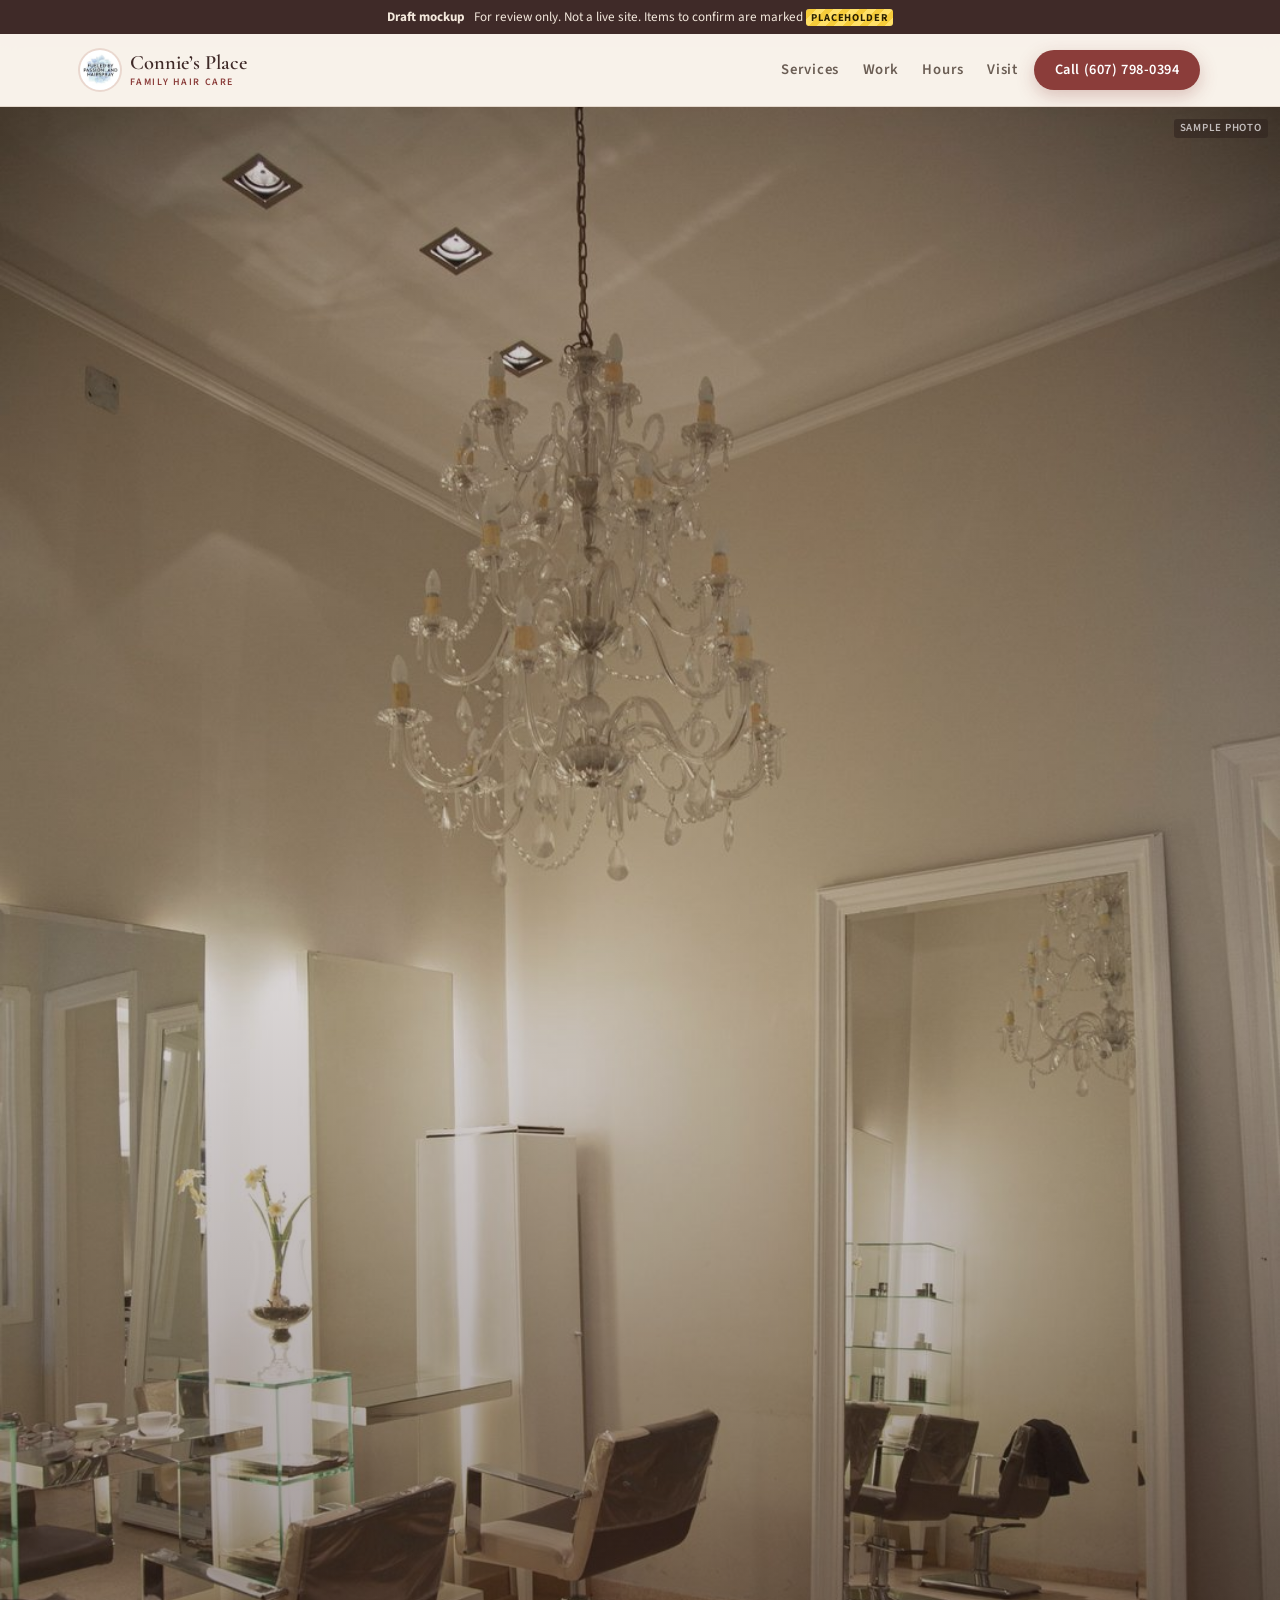
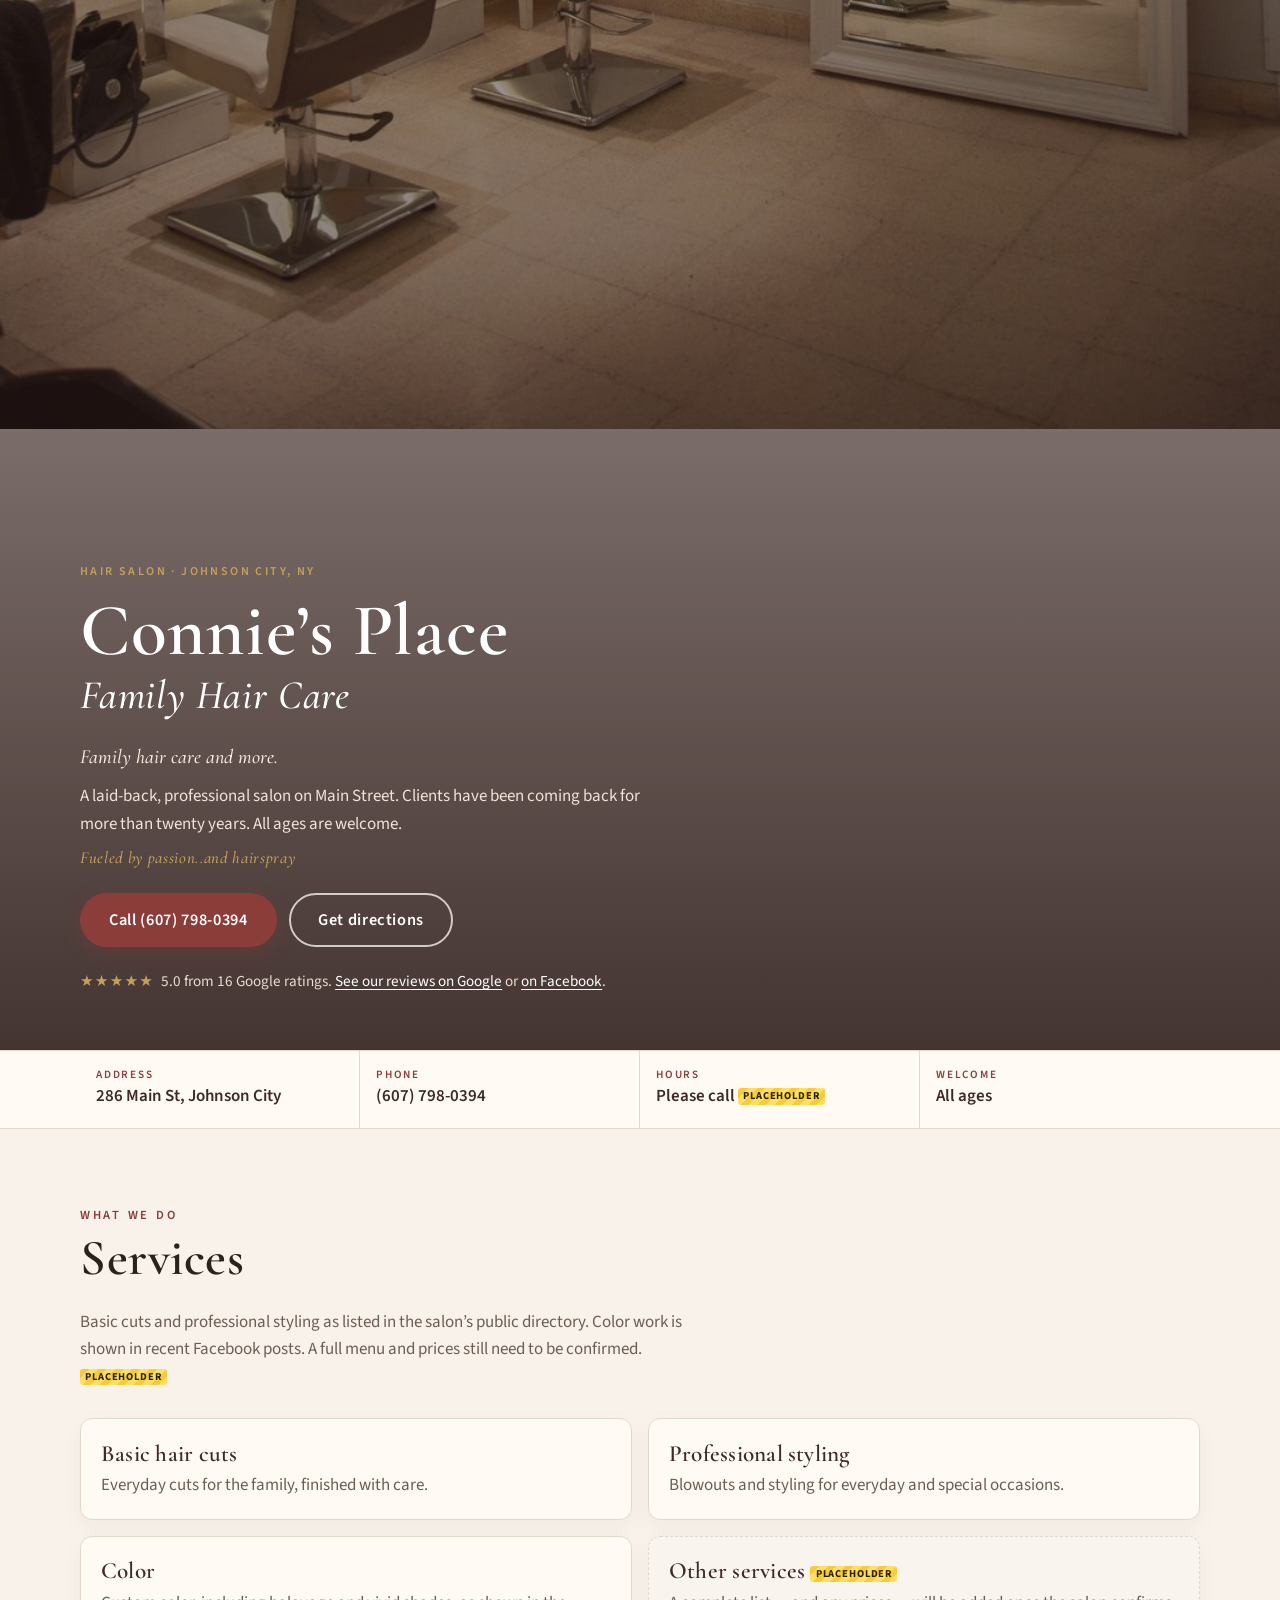
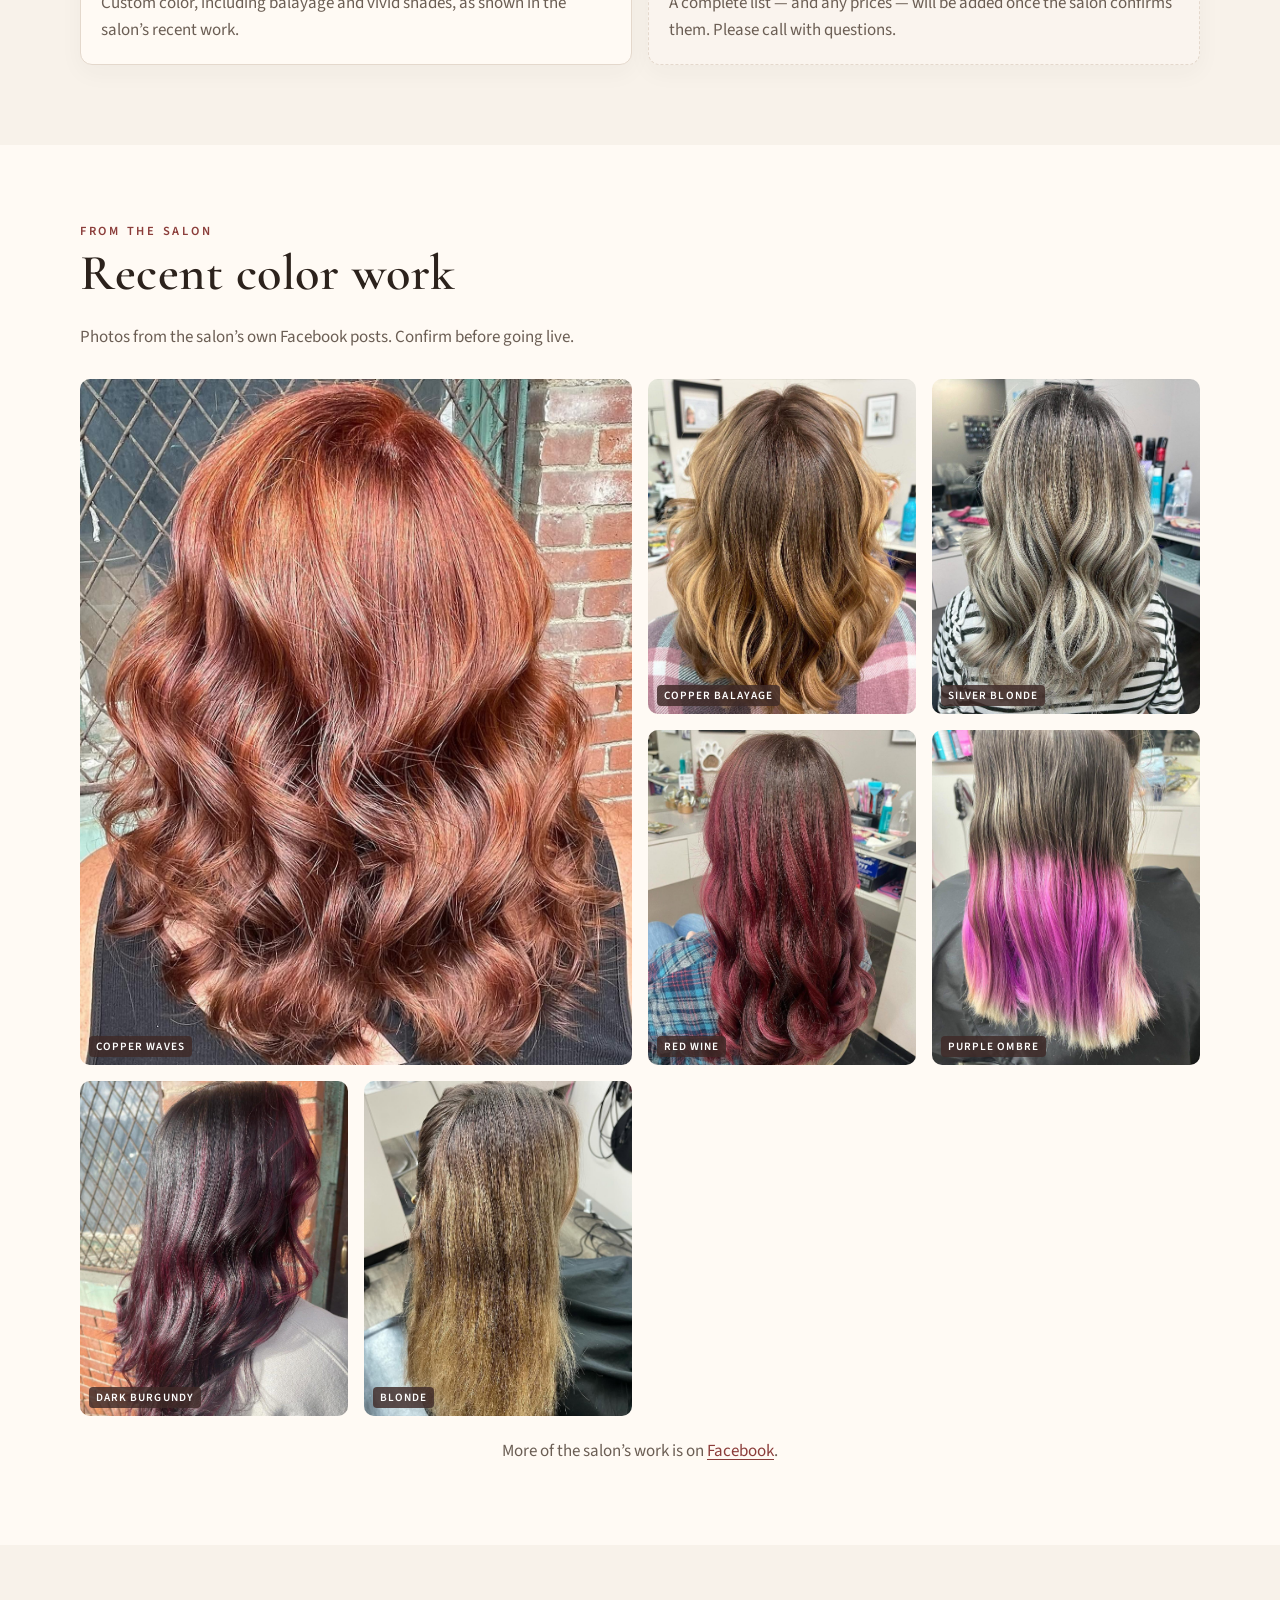
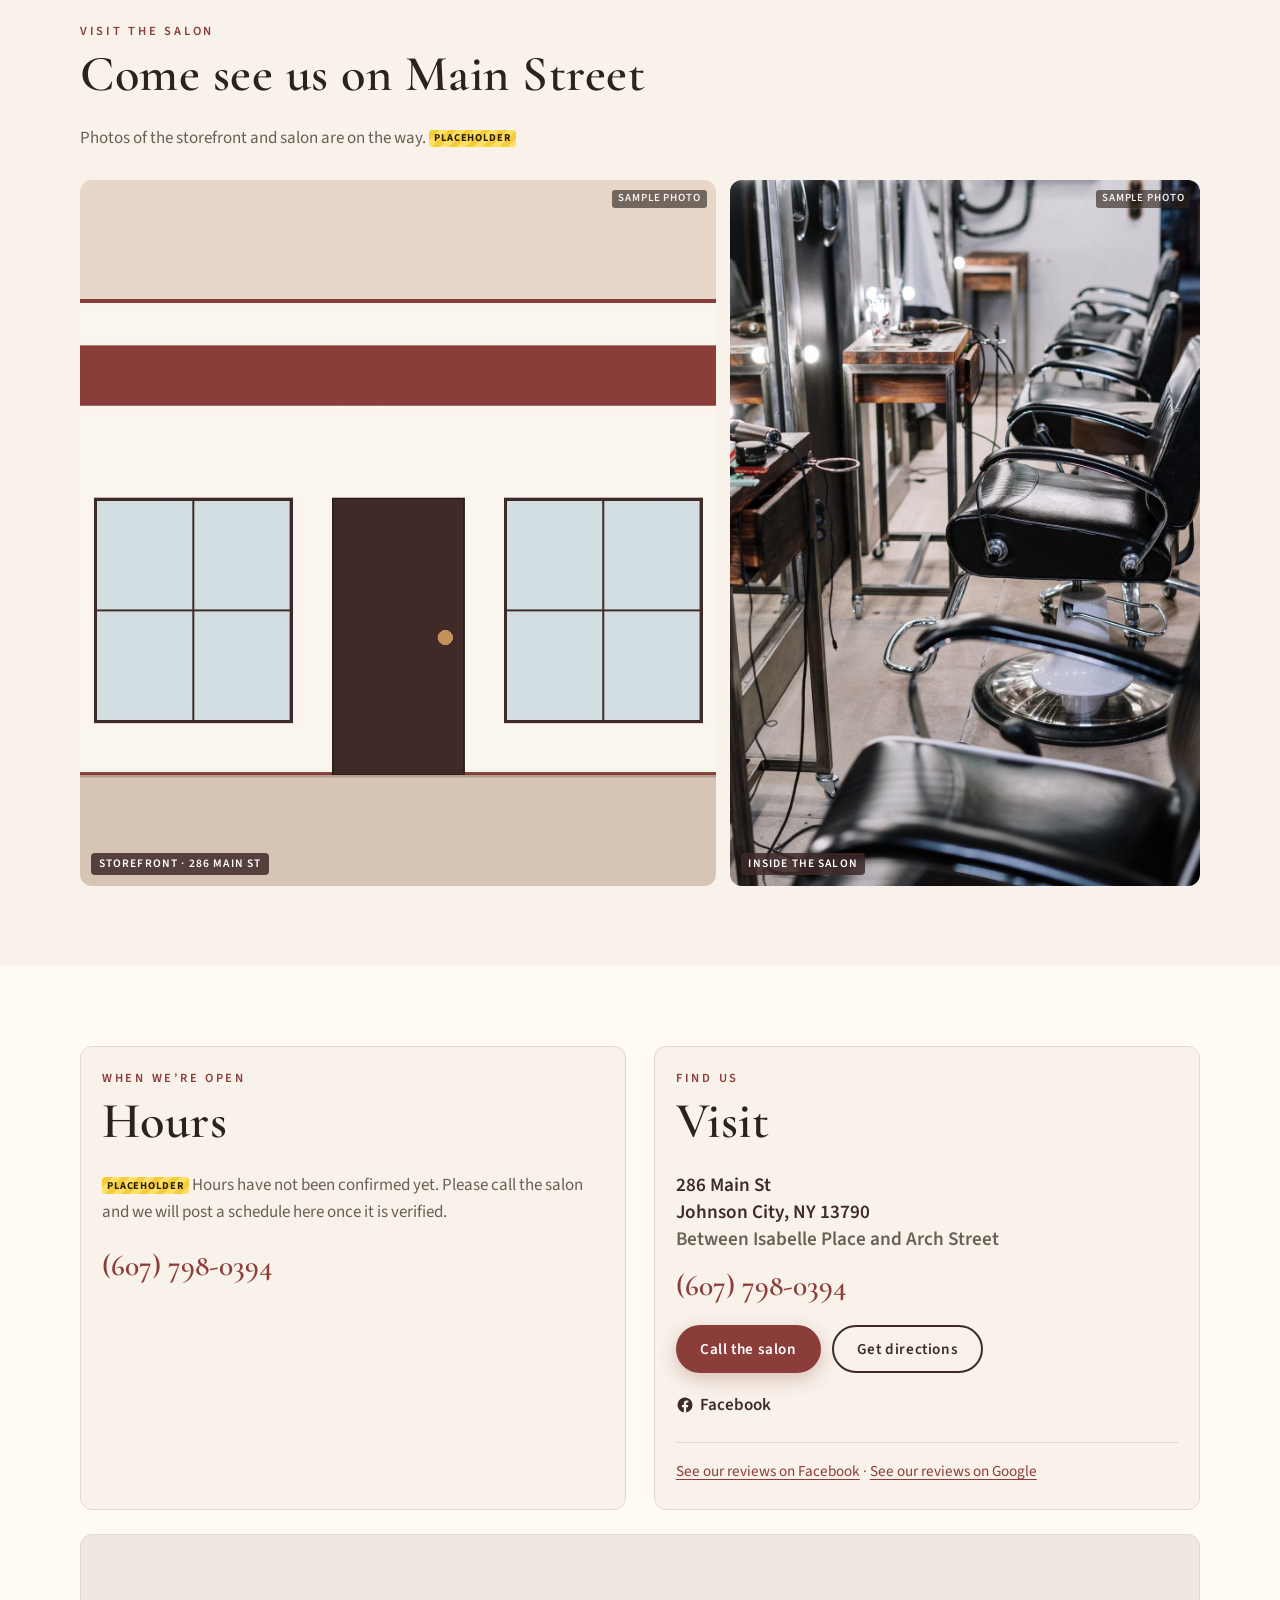
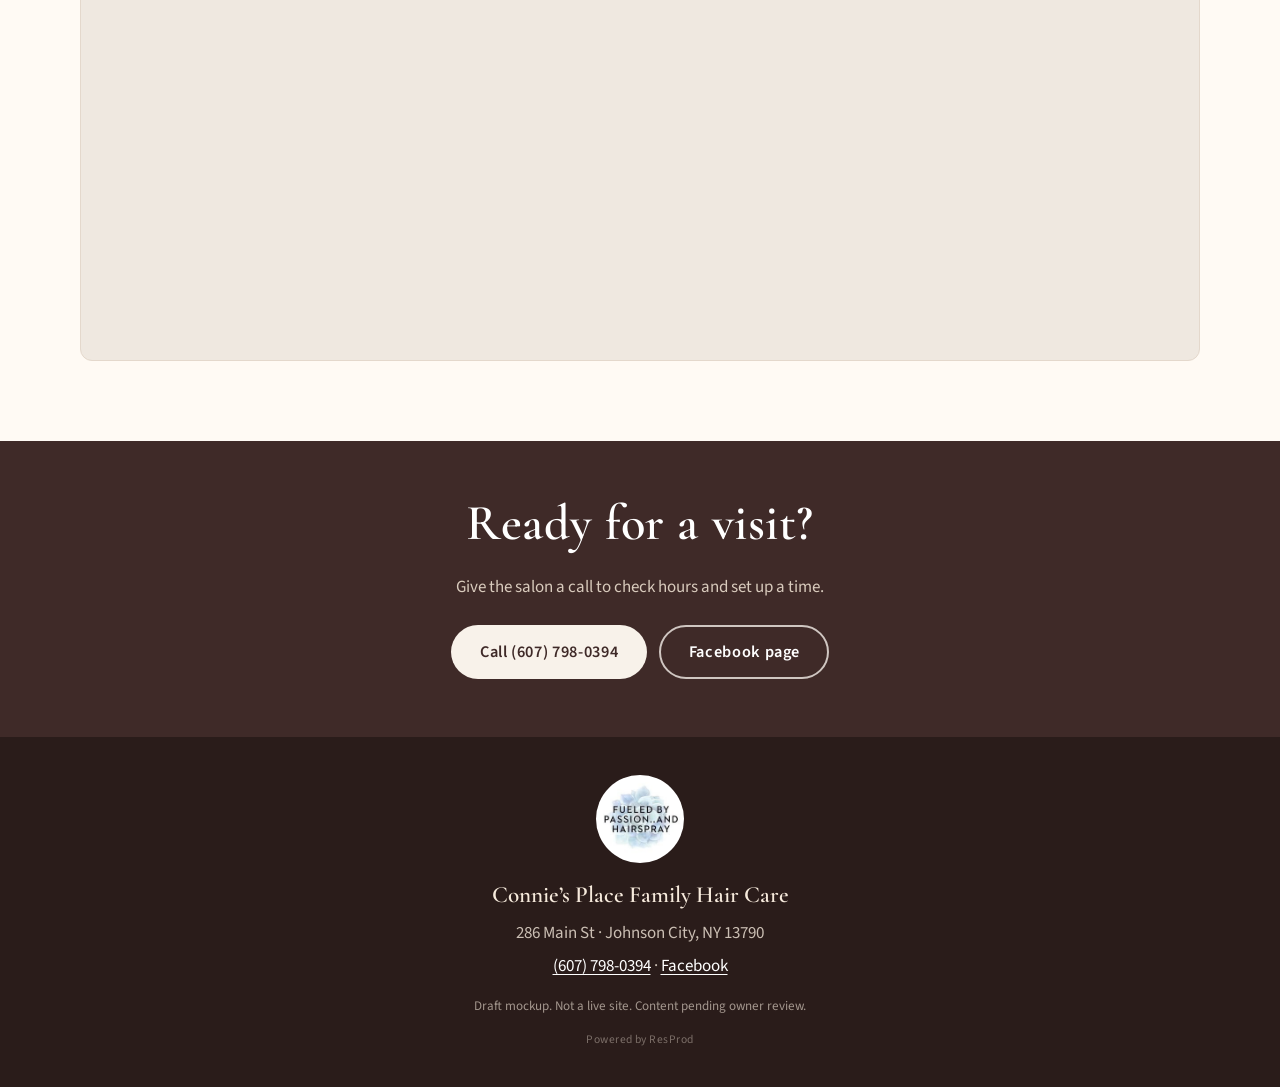
==== connies-place-f1bc36d6/index.html @ d9548805 "Add Connie's Place preview" ====
<!DOCTYPE html>
<html lang="en">
<head>
  <meta charset="UTF-8">
  <meta name="viewport" content="width=device-width, initial-scale=1, viewport-fit=cover">
  <meta name="robots" content="noindex, nofollow">
  <title>Connie’s Place Family Hair Care | Hair Salon in Johnson City, NY</title>
  <meta name="description" content="Connie’s Place Family Hair Care, 286 Main St, Johnson City, NY. Basic cuts, professional styling, and color. Call (607) 798-0394.">
  <meta name="theme-color" content="#3f2a28">
  <link rel="icon" href="images/favicon.svg" type="image/svg+xml">
  <link rel="preload" href="fonts/cormorant-garamond-normal-600-latin.woff" as="font" type="font/woff" crossorigin>
  <link rel="preload" href="fonts/source-sans-3-normal-400-latin.woff" as="font" type="font/woff" crossorigin>
  <link rel="stylesheet" href="styles.css">
</head>
<body id="top">

  <!--
    DRAFT MOCKUP for Connie's Place Family Hair Care (not a live site).
    Facts and sources are listed in README.md.
    Hours are unverified — edit the #hours block once confirmed (search EDIT-HOURS).
  -->

  <a class="skip-link" href="#main">Skip to content</a>

  <div class="draft-banner" role="note">
    <strong>Draft mockup</strong> <span>For review only. Not a live site. Items to confirm are marked <span class="ph">Placeholder</span></span>
  </div>

  <header class="site-header">
    <div class="wrap header-inner">
      <a class="brand" href="#top" aria-label="Connie’s Place Family Hair Care, back to top">
        <img class="brand-mark" src="images/logo-passion-hairspray.jpg" width="200" height="200" alt="">
        <span class="brand-text">
          <span class="brand-name">Connie’s Place</span>
          <span class="brand-sub">Family Hair Care</span>
        </span>
      </a>
      <nav class="nav" aria-label="Primary">
        <a href="#services">Services</a>
        <a href="#work">Work</a>
        <a href="#hours">Hours</a>
        <a href="#visit">Visit</a>
      </nav>
      <a class="btn btn-solid header-call" href="tel:+16077980394">Call (607) 798-0394</a>
    </div>
  </header>

  <main id="main">

    <!-- HERO -->
    <section class="hero" aria-labelledby="hero-title">
      <div class="hero-photo photo-sample">
        <img class="hero-bg" src="images/sample-hero-salon.jpg" width="1066" height="1600"
             alt="Sample photo: a warm salon interior with styling chairs, mirrors, and a chandelier"
             fetchpriority="high">
        <span class="sample-tag">Sample photo</span>
      </div>
      <div class="hero-shade" aria-hidden="true"></div>
      <div class="wrap hero-inner">
        <p class="kicker">Hair salon · Johnson City, NY</p>
        <h1 id="hero-title">Connie’s Place <span>Family Hair Care</span></h1>
        <p class="hero-motto">Family hair care and more.</p>
        <p class="hero-tagline">
          A laid-back, professional salon on Main Street. Clients have been coming back for more than twenty years.
          All ages are welcome.
        </p>
        <p class="hero-fun">Fueled by passion..and hairspray</p>
        <div class="hero-actions">
          <a class="btn btn-solid btn-lg" href="tel:+16077980394">Call (607) 798-0394</a>
          <a class="btn btn-outline btn-lg" href="https://www.google.com/maps/dir/?api=1&amp;destination=Connie%27s+Place+Family+Hair+Care%2C+286+Main+St%2C+Johnson+City%2C+NY+13790" target="_blank" rel="noopener">Get directions</a>
        </div>
        <p class="hero-reviews">
          <span class="stars" aria-hidden="true">★★★★★</span>
          5.0 from 16 Google ratings.
          <a href="https://www.google.com/maps/place/Connie%27s+Place/@42.115612,-75.9569952,17z" target="_blank" rel="noopener">See our reviews on Google</a>
          or
          <a href="https://www.facebook.com/ConniesPlaceHairCare/" target="_blank" rel="noopener">on Facebook</a>.
        </p>
      </div>
    </section>

    <!-- QUICK FACTS -->
    <section class="facts" aria-label="Good to know">
      <ul class="wrap facts-row">
        <li><span class="fact-k">Address</span><span class="fact-v">286 Main St, Johnson City</span></li>
        <li><span class="fact-k">Phone</span><a class="fact-v" href="tel:+16077980394">(607) 798-0394</a></li>
        <li><span class="fact-k">Hours</span><span class="fact-v">Please call <span class="ph">Placeholder</span></span></li>
        <li><span class="fact-k">Welcome</span><span class="fact-v">All ages</span></li>
      </ul>
    </section>

    <!-- SERVICES -->
    <section class="section services" id="services" aria-labelledby="services-title">
      <div class="wrap">
        <p class="eyebrow">What we do</p>
        <h2 id="services-title">Services</h2>
        <p class="section-lead">
          Basic cuts and professional styling as listed in the salon’s public directory.
          Color work is shown in recent Facebook posts.
          A full menu and prices still need to be confirmed. <span class="ph">Placeholder</span>
        </p>

        <div class="svc-grid">
          <article class="svc-card">
            <h3>Basic hair cuts</h3>
            <p>Everyday cuts for the family, finished with care.</p>
          </article>
          <article class="svc-card">
            <h3>Professional styling</h3>
            <p>Blowouts and styling for everyday and special occasions.</p>
          </article>
          <article class="svc-card">
            <h3>Color</h3>
            <p>Custom color, including balayage and vivid shades, as shown in the salon’s recent work.</p>
          </article>
          <article class="svc-card svc-placeholder">
            <h3>Other services <span class="ph">Placeholder</span></h3>
            <p>A complete list — and any prices — will be added once the salon confirms them. Please call with questions.</p>
          </article>
        </div>
      </div>
    </section>

    <!-- WORK / COLOR GALLERY -->
    <section class="section work" id="work" aria-labelledby="work-title">
      <div class="wrap">
        <p class="eyebrow">From the salon</p>
        <h2 id="work-title">Recent color work</h2>
        <p class="section-lead">Photos from the salon’s own Facebook posts. Confirm before going live.</p>
        <ul class="gallery">
          <li class="g-wide">
            <figure>
              <img src="images/hair-copper-wavy.jpg" width="1440" height="1440" loading="lazy" alt="Copper wavy hair, finished color work from Connie’s Place">
              <figcaption>Copper waves</figcaption>
            </figure>
          </li>
          <li>
            <figure>
              <img src="images/hair-copper-balayage.jpg" width="1286" height="1600" loading="lazy" alt="Copper balayage with soft waves, seen from behind">
              <figcaption>Copper balayage</figcaption>
            </figure>
          </li>
          <li>
            <figure>
              <img src="images/hair-silver-blonde-waves.jpg" width="1286" height="1600" loading="lazy" alt="Silver-blonde wavy hair, seen from behind">
              <figcaption>Silver blonde</figcaption>
            </figure>
          </li>
          <li>
            <figure>
              <img src="images/hair-red-wine.jpg" width="1286" height="1600" loading="lazy" alt="Red wine hair color with long waves, seen from behind">
              <figcaption>Red wine</figcaption>
            </figure>
          </li>
          <li>
            <figure>
              <img src="images/hair-purple-ombre.jpg" width="1280" height="1600" loading="lazy" alt="Purple ombre with a blonde tip, seen from behind">
              <figcaption>Purple ombre</figcaption>
            </figure>
          </li>
          <li>
            <figure>
              <img src="images/hair-dark-burgundy.jpg" width="1286" height="1600" loading="lazy" alt="Dark burgundy hair with a soft wave, seen from the side">
              <figcaption>Dark burgundy</figcaption>
            </figure>
          </li>
          <li>
            <figure>
              <img src="images/hair-blonde-long.jpg" width="1440" height="1552" loading="lazy" alt="Long blonde hair color, seen from behind">
              <figcaption>Blonde</figcaption>
            </figure>
          </li>
        </ul>
        <p class="gallery-more">
          More of the salon’s work is on
          <a href="https://www.facebook.com/ConniesPlaceHairCare/" target="_blank" rel="noopener">Facebook</a>.
        </p>
      </div>
    </section>

    <!-- VISIT THE SALON: SWAP-PHOTOS
         Replace images/sample-storefront.jpg and images/sample-interior.jpg with real shots
         (e.g. images/storefront.jpg, images/interior.jpg), update src/alt, and delete the
         .photo-sample class + .sample-tag span on each figure. -->
    <section class="section place" id="visit" aria-labelledby="place-title">
      <div class="wrap">
        <p class="eyebrow">Visit the salon</p>
        <h2 id="place-title">Come see us on Main Street</h2>
        <p class="section-lead">Photos of the storefront and salon are on the way. <span class="ph">Placeholder</span></p>
        <div class="place-grid">
          <figure class="place-photo photo-sample" data-slot="storefront">
            <img src="images/sample-storefront.jpg" width="1600" height="1067" loading="lazy"
                 alt="Placeholder illustration of a storefront; the salon’s real storefront photo goes here">
            <span class="sample-tag">Sample photo</span>
            <figcaption>Storefront · 286 Main St</figcaption>
          </figure>
          <figure class="place-photo photo-sample" data-slot="interior">
            <img src="images/sample-interior.jpg" width="1066" height="1600" loading="lazy"
                 alt="Sample photo: salon chairs; the salon’s real interior photo goes here">
            <span class="sample-tag">Sample photo</span>
            <figcaption>Inside the salon</figcaption>
          </figure>
        </div>
      </div>
    </section>

    <!-- HOURS + VISIT -->
    <section class="section visit" id="contact-hours" aria-labelledby="visit-title">
      <div class="wrap visit-split">
        <!-- EDIT-HOURS: hours are not listed on Facebook or the Google listing we could reach. Fill this in once confirmed. -->
        <div class="hours-card" id="hours">
          <p class="eyebrow">When we’re open</p>
          <h2>Hours</h2>
          <p class="hours-needed"><span class="ph">Placeholder</span> Hours have not been confirmed yet. Please call the salon and we will post a schedule here once it is verified.</p>
          <p class="hours-phone"><a href="tel:+16077980394">(607) 798-0394</a></p>
        </div>

        <div class="visit-card">
          <p class="eyebrow">Find us</p>
          <h2 id="visit-title">Visit</h2>
          <address>
            286 Main St<br>
            Johnson City, NY 13790<br>
            <span class="muted">Between Isabelle Place and Arch Street</span>
          </address>
          <p><a class="phone-link" href="tel:+16077980394">(607) 798-0394</a></p>
          <div class="visit-actions">
            <a class="btn btn-solid" href="tel:+16077980394">Call the salon</a>
            <a class="btn btn-outline-dark" href="https://www.google.com/maps/dir/?api=1&amp;destination=Connie%27s+Place+Family+Hair+Care%2C+286+Main+St%2C+Johnson+City%2C+NY+13790" target="_blank" rel="noopener">Get directions</a>
          </div>
          <ul class="social">
            <li>
              <a href="https://www.facebook.com/ConniesPlaceHairCare/" target="_blank" rel="noopener">
                <svg viewBox="0 0 24 24" width="18" height="18" aria-hidden="true"><path fill="currentColor" d="M22 12a10 10 0 1 0-11.56 9.88v-6.99H7.9V12h2.54V9.8c0-2.5 1.49-3.89 3.78-3.89 1.09 0 2.24.2 2.24.2v2.46h-1.26c-1.24 0-1.63.77-1.63 1.56V12h2.78l-.44 2.89h-2.34v6.99A10 10 0 0 0 22 12z"/></svg>
                Facebook
              </a>
            </li>
          </ul>
          <p class="visit-reviews">
            <a href="https://www.facebook.com/ConniesPlaceHairCare/" target="_blank" rel="noopener">See our reviews on Facebook</a>
            ·
            <a href="https://www.google.com/maps/place/Connie%27s+Place/@42.115612,-75.9569952,17z" target="_blank" rel="noopener">See our reviews on Google</a>
          </p>
        </div>
      </div>
      <div class="wrap">
        <div class="map-frame">
          <iframe title="Map of Connie’s Place Family Hair Care at 286 Main St, Johnson City, NY"
            src="https://www.google.com/maps?q=Connie%27s+Place+Family+Hair+Care,+286+Main+St,+Johnson+City,+NY+13790&amp;output=embed"
            loading="lazy" referrerpolicy="no-referrer-when-downgrade" allowfullscreen></iframe>
        </div>
      </div>
    </section>

    <!-- CLOSING CTA -->
    <section class="closer" aria-labelledby="cta-title">
      <div class="wrap closer-inner">
        <h2 id="cta-title">Ready for a visit?</h2>
        <p>Give the salon a call to check hours and set up a time.</p>
        <div class="hero-actions center-ctas">
          <a class="btn btn-cream btn-lg" href="tel:+16077980394">Call (607) 798-0394</a>
          <a class="btn btn-outline btn-lg" href="https://www.facebook.com/ConniesPlaceHairCare/" target="_blank" rel="noopener">Facebook page</a>
        </div>
      </div>
    </section>

  </main>

  <footer class="site-footer">
    <div class="wrap footer-inner">
      <img class="footer-logo" src="images/logo-passion-hairspray.jpg" width="200" height="200" alt="Fueled by passion..and hairspray" loading="lazy">
      <p class="footer-name">Connie’s Place Family Hair Care</p>
      <p>286 Main St · Johnson City, NY 13790</p>
      <p><a href="tel:+16077980394">(607) 798-0394</a> · <a href="https://www.facebook.com/ConniesPlaceHairCare/" target="_blank" rel="noopener">Facebook</a></p>
      <p class="fine">Draft mockup. Not a live site. Content pending owner review.</p>
      <p class="footer-credit">Powered by ResProd</p>
    </div>
  </footer>

  <nav class="mobile-bar" aria-label="Quick actions">
    <a class="mb-call" href="tel:+16077980394">
      <svg viewBox="0 0 24 24" width="20" height="20" aria-hidden="true"><path fill="currentColor" d="M6.6 10.8a15.1 15.1 0 0 0 6.6 6.6l2.2-2.2a1 1 0 0 1 1-.25 11.4 11.4 0 0 0 3.6.57 1 1 0 0 1 1 1V20a1 1 0 0 1-1 1A17 17 0 0 1 3 4a1 1 0 0 1 1-1h3.5a1 1 0 0 1 1 1c0 1.25.2 2.45.57 3.57a1 1 0 0 1-.25 1z"/></svg>
      Call
    </a>
    <a class="mb-dir" href="https://www.google.com/maps/dir/?api=1&amp;destination=Connie%27s+Place+Family+Hair+Care%2C+286+Main+St%2C+Johnson+City%2C+NY+13790" target="_blank" rel="noopener">Directions</a>
  </nav>

</body>
</html>
---- connies-place-f1bc36d6/styles.css ----
/* Connie's Place Family Hair Care: draft mockup
   Warm, small-town family salon. Cream paper, rosewood, soft gold.
   Self-hosted Cormorant Garamond + Source Sans 3 (OFL, Latin). */

@font-face { font-family: "Cormorant Garamond"; src: url("fonts/cormorant-garamond-normal-500-latin.woff") format("woff"); font-weight: 500; font-style: normal; font-display: swap; }
@font-face { font-family: "Cormorant Garamond"; src: url("fonts/cormorant-garamond-normal-600-latin.woff") format("woff"); font-weight: 600; font-style: normal; font-display: swap; }
@font-face { font-family: "Cormorant Garamond"; src: url("fonts/cormorant-garamond-normal-700-latin.woff") format("woff"); font-weight: 700; font-style: normal; font-display: swap; }
@font-face { font-family: "Cormorant Garamond"; src: url("fonts/cormorant-garamond-italic-500-latin.woff") format("woff"); font-weight: 500; font-style: italic; font-display: swap; }
@font-face { font-family: "Source Sans 3"; src: url("fonts/source-sans-3-normal-400-latin.woff") format("woff"); font-weight: 400; font-style: normal; font-display: swap; }
@font-face { font-family: "Source Sans 3"; src: url("fonts/source-sans-3-normal-500-latin.woff") format("woff"); font-weight: 500; font-style: normal; font-display: swap; }
@font-face { font-family: "Source Sans 3"; src: url("fonts/source-sans-3-normal-600-latin.woff") format("woff"); font-weight: 600; font-style: normal; font-display: swap; }
@font-face { font-family: "Source Sans 3"; src: url("fonts/source-sans-3-normal-700-latin.woff") format("woff"); font-weight: 700; font-style: normal; font-display: swap; }
@font-face { font-family: "Source Sans 3"; src: url("fonts/source-sans-3-italic-400-latin.woff") format("woff"); font-weight: 400; font-style: italic; font-display: swap; }

:root {
  --cream: #f8f2ea;
  --paper: #fffaf4;
  --ink: #2c221c;
  --muted: #6b5e54;
  --line: #e4d8cc;
  --rose: #8b3d3a;
  --rose-deep: #6e2f2d;
  --deep: #3f2a28;
  --blush: #ead8cf;
  --gold: #c4a15a;
  --gold-lo: #9c7a38;
  --ph-ink: #2a1f00;
  --wrap: 70rem;
  --display: "Cormorant Garamond", "Palatino Linotype", Palatino, Georgia, serif;
  --body: "Source Sans 3", "Segoe UI", system-ui, sans-serif;
  --bar-h: 4.25rem;
}

*, *::before, *::after { box-sizing: border-box; }
html { scroll-behavior: smooth; scroll-padding-top: 5rem; -webkit-text-size-adjust: 100%; }
body {
  margin: 0;
  background: var(--cream);
  color: var(--ink);
  font: 400 1.0625rem/1.6 var(--body);
  -webkit-font-smoothing: antialiased;
  padding-bottom: calc(var(--bar-h) + env(safe-area-inset-bottom));
}
img { max-width: 100%; height: auto; display: block; }
a { color: var(--rose); text-underline-offset: 0.18em; }
a:hover { color: var(--rose-deep); }
h1, h2, h3 { margin: 0 0 0.45em; font-family: var(--display); font-weight: 600; line-height: 1.12; letter-spacing: 0.01em; }
h2 { font-size: clamp(2rem, 6vw, 3.15rem); }
h3 { font-size: 1.45rem; }
p { margin: 0 0 1rem; }
address { font-style: normal; }

.wrap { width: min(100% - 2rem, var(--wrap)); margin-inline: auto; }
.visually-hidden { position: absolute !important; width: 1px; height: 1px; overflow: hidden; clip: rect(0 0 0 0); white-space: nowrap; }
.skip-link { position: absolute; left: 0.75rem; top: -4rem; z-index: 200; background: var(--rose); color: #fff; padding: 0.6rem 0.9rem; font-weight: 600; }
.skip-link:focus { top: 0.5rem; }
.muted { color: var(--muted); }
.eyebrow { margin: 0 0 0.5rem; font: 600 0.78rem/1 var(--body); letter-spacing: 0.22em; text-transform: uppercase; color: var(--rose); }
.section { padding: 3.5rem 0; }
.section-lead { color: var(--muted); max-width: 40rem; margin-bottom: 1.75rem; }

/* Placeholder markers */
.ph {
  display: inline-block; vertical-align: middle; white-space: nowrap;
  font: 700 0.66rem/1 var(--body); letter-spacing: 0.08em; text-transform: uppercase;
  padding: 0.3em 0.5em; border-radius: 3px;
  background: repeating-linear-gradient(-45deg, #ffe066 0 6px, #f6cc3a 6px 12px); color: var(--ph-ink);
}

/* Draft banner */
.draft-banner { background: var(--deep); color: #f3e8dc; text-align: center; font-size: 0.82rem; line-height: 1.4; padding: 0.5rem 0.85rem; }
.draft-banner strong { font-weight: 700; margin-right: 0.35rem; }

/* Buttons */
.btn {
  display: inline-flex; align-items: center; justify-content: center; gap: 0.4rem;
  min-height: 3rem; padding: 0.75rem 1.4rem; border-radius: 999px;
  font: 600 0.95rem/1 var(--body); letter-spacing: 0.04em; text-decoration: none;
  border: 2px solid transparent; white-space: nowrap; cursor: pointer;
  transition: transform 0.15s ease, background 0.2s, color 0.2s, border-color 0.2s, box-shadow 0.2s;
}
.btn:active { transform: translateY(1px); }
.btn:focus-visible, .nav a:focus-visible, .brand:focus-visible, a:focus-visible { outline: 3px solid var(--gold); outline-offset: 3px; }
.btn-solid { background: var(--rose); color: #fff; box-shadow: 0 6px 18px rgba(139, 61, 58, 0.28); }
.btn-solid:hover { background: var(--rose-deep); color: #fff; }
.btn-outline { border-color: rgba(255, 250, 244, 0.75); color: #fff; background: transparent; }
.btn-outline:hover { background: #fff; color: var(--deep); }
.btn-outline-dark { border-color: var(--deep); color: var(--deep); background: transparent; }
.btn-outline-dark:hover { background: var(--deep); color: #fff; }
.btn-cream { background: var(--cream); color: var(--deep); }
.btn-cream:hover { background: #fff; color: var(--deep); }
.btn-lg { min-height: 3.35rem; padding: 0.9rem 1.7rem; font-size: 1.02rem; }

/* Header */
.site-header { position: sticky; top: 0; z-index: 50; background: rgba(248, 242, 234, 0.94); backdrop-filter: blur(10px); -webkit-backdrop-filter: blur(10px); border-bottom: 1px solid var(--line); }
.header-inner { display: flex; align-items: center; gap: 1rem; min-height: 4rem; }
.brand { display: flex; align-items: center; gap: 0.6rem; text-decoration: none; color: var(--ink); margin-right: auto; }
.brand-mark { width: 2.5rem; height: 2.5rem; object-fit: cover; border-radius: 50%; background: #fff; box-shadow: 0 0 0 2px var(--blush); }
.brand-text { display: flex; flex-direction: column; line-height: 1; }
.brand-name { font-family: var(--display); font-weight: 600; font-size: 1.28rem; color: var(--deep); }
.brand-sub { font: 600 0.62rem/1 var(--body); letter-spacing: 0.16em; text-transform: uppercase; color: var(--rose); margin-top: 0.28rem; }
.nav { display: none; gap: 1.45rem; }
.nav a { font: 600 0.92rem/1 var(--body); letter-spacing: 0.06em; text-decoration: none; color: var(--muted); }
.nav a:hover { color: var(--rose); }
.header-call { min-height: 2.5rem; padding: 0.5rem 1rem; font-size: 0.82rem; }

/* Hero */
.hero { position: relative; isolation: isolate; min-height: 34rem; display: grid; align-items: end; overflow: hidden; color: #fff; }
.hero-photo { position: absolute; inset: 0; z-index: -2; }
.hero-bg { width: 100%; height: 100%; object-fit: cover; object-position: 50% 70%; }
.hero-shade { position: absolute; inset: 0; z-index: -1; background:
  linear-gradient(180deg, rgba(63, 42, 40, 0.25) 0%, rgba(63, 42, 40, 0.2) 35%, rgba(44, 26, 24, 0.88) 100%); }
.hero-inner { position: relative; padding: 5.5rem 0 2.75rem; }
.kicker { display: inline-block; margin: 0 0 0.8rem; font: 600 0.75rem/1 var(--body); letter-spacing: 0.2em; text-transform: uppercase; color: var(--gold); }
.hero h1 { font-size: clamp(2.6rem, 10vw, 4.6rem); font-weight: 600; margin: 0 0 0.35em; }
.hero h1 span { display: block; font-weight: 500; font-size: 0.55em; font-style: italic; letter-spacing: 0.02em; }
.hero-motto { margin: 0 0 0.85rem; font: italic 500 1.25rem/1.3 var(--display); color: #f6eadc; }
.hero-tagline { max-width: 36rem; color: #efe4d8; margin-bottom: 0.6rem; }
.hero-fun { font: italic 500 1.05rem/1.3 var(--display); color: var(--gold); letter-spacing: 0.04em; margin-bottom: 1.5rem; }
.hero-actions { display: flex; flex-wrap: wrap; gap: 0.75rem; width: 100%; }
.hero-actions .btn { flex: 1 1 14rem; max-width: 20rem; }
.hero-reviews { margin: 1.4rem 0 0; color: #e8dccf; font-size: 0.95rem; }
.hero-reviews a { color: #fff; }
.stars { color: var(--gold); letter-spacing: 0.08em; margin-right: 0.25rem; }

/* Sample photo tag */
.photo-sample { position: relative; }
.sample-tag {
  position: absolute; top: 0.6rem; right: 0.6rem; z-index: 2;
  background: rgba(44, 34, 28, 0.62); color: rgba(255, 255, 255, 0.92);
  font: 600 0.68rem/1 var(--body); letter-spacing: 0.08em; text-transform: uppercase;
  padding: 0.35em 0.55em; border-radius: 3px; pointer-events: none;
}
.hero .sample-tag { top: 0.75rem; right: 0.75rem; }

/* Facts */
.facts { background: var(--paper); border-block: 1px solid var(--line); }
.facts-row { list-style: none; margin: 0 auto; padding: 0; display: grid; grid-template-columns: 1fr 1fr; }
.facts-row li { padding: 1rem 0.85rem; border-bottom: 1px solid var(--line); display: flex; flex-direction: column; gap: 0.15rem; }
.facts-row li:nth-child(odd) { border-right: 1px solid var(--line); }
.facts-row li:nth-last-child(-n+2) { border-bottom: 0; }
.fact-k { font: 600 0.7rem/1 var(--body); letter-spacing: 0.16em; text-transform: uppercase; color: var(--rose); }
.fact-v { font-weight: 600; color: var(--deep); text-decoration: none; }
a.fact-v:hover { color: var(--rose); }

/* Services */
.services { background: var(--cream); }
.svc-grid { display: grid; gap: 1rem; }
.svc-card { background: var(--paper); border: 1px solid var(--line); border-radius: 12px; padding: 1.35rem 1.25rem 1.2rem; box-shadow: 0 8px 24px rgba(63, 42, 40, 0.04); }
.svc-card h3 { color: var(--deep); margin-bottom: 0.35rem; }
.svc-card p { margin: 0; color: var(--muted); }
.svc-placeholder { border-style: dashed; background: #faf4ee; }

/* Gallery */
.work { background: var(--paper); }
.gallery { list-style: none; margin: 0; padding: 0; display: grid; grid-template-columns: 1fr 1fr; gap: 0.65rem; }
.gallery figure { margin: 0; position: relative; overflow: hidden; border-radius: 10px; background: var(--blush); aspect-ratio: 4/5; }
.gallery img { width: 100%; height: 100%; object-fit: cover; transition: transform 0.4s ease; }
.gallery figure:hover img { transform: scale(1.04); }
.gallery figcaption {
  position: absolute; left: 0.55rem; bottom: 0.55rem;
  background: rgba(63, 42, 40, 0.82); color: #fff;
  font: 600 0.7rem/1 var(--body); letter-spacing: 0.1em; text-transform: uppercase;
  padding: 0.4em 0.6em; border-radius: 4px;
}
.g-wide { grid-column: 1 / -1; }
.g-wide figure { aspect-ratio: 16/10; }
.gallery-more { text-align: center; color: var(--muted); margin: 1.35rem 0 0; }

/* Visit the salon photos (easy swap: data-slot storefront / interior) */
.place { background: var(--cream); }
.place-grid { display: grid; gap: 0.85rem; }
.place-photo { margin: 0; position: relative; overflow: hidden; border-radius: 12px; background: var(--blush); }
.place-photo img { width: 100%; height: 100%; object-fit: cover; }
.place-photo[data-slot="storefront"] { aspect-ratio: 16/10; }
.place-photo[data-slot="interior"] { aspect-ratio: 4/5; }
.place-photo figcaption {
  position: absolute; left: 0.7rem; bottom: 0.7rem;
  background: rgba(63, 42, 40, 0.85); color: #fff;
  font: 600 0.72rem/1 var(--body); letter-spacing: 0.1em; text-transform: uppercase;
  padding: 0.45em 0.65em; border-radius: 4px;
}

/* Hours + visit */
.visit { background: var(--paper); }
.visit-split { display: grid; gap: 1.25rem; margin-bottom: 1.5rem; }
.hours-card, .visit-card { background: var(--cream); border: 1px solid var(--line); border-radius: 12px; padding: 1.6rem 1.3rem; }
.hours-needed { color: var(--muted); }
.hours-phone { margin: 0; }
.hours-phone a, .phone-link { font-family: var(--display); font-weight: 600; font-size: 1.85rem; text-decoration: none; color: var(--rose); }
.visit-card address { font-size: 1.2rem; font-weight: 600; line-height: 1.4; color: var(--deep); margin: 0 0 0.6rem; }
.visit-actions { display: flex; flex-wrap: wrap; gap: 0.7rem; margin: 1rem 0 1.15rem; }
.social { list-style: none; padding: 0; margin: 0; display: flex; gap: 1rem; }
.social a { display: inline-flex; align-items: center; gap: 0.4rem; color: var(--deep); font-weight: 600; text-decoration: none; }
.social a:hover { color: var(--rose); }
.visit-reviews { margin: 1.15rem 0 0; padding-top: 1rem; border-top: 1px solid var(--line); color: var(--muted); font-size: 0.95rem; }
.map-frame { border: 1px solid var(--line); border-radius: 12px; overflow: hidden; aspect-ratio: 4/3; background: #efe8e0; }
.map-frame iframe { width: 100%; height: 100%; border: 0; display: block; }

/* Closer */
.closer { background: var(--deep); color: #f3e8dc; text-align: center; }
.closer-inner { padding: 3.4rem 0 3.6rem; }
.closer h2 { color: #fff; }
.closer p { color: #d9cbbd; margin: 0 0 1.5rem; }
.center-ctas { justify-content: center; }

/* Footer */
.site-footer { background: #2a1c1a; color: #cbbfb4; text-align: center; }
.footer-inner { padding: 2.4rem 0 2rem; }
.footer-logo { width: 5.5rem; height: 5.5rem; object-fit: cover; margin: 0 auto 0.9rem; border-radius: 50%; background: #fff; }
.footer-name { font-family: var(--display); font-weight: 600; font-size: 1.45rem; color: #f6eadc; margin-bottom: 0.35rem; }
.site-footer p { margin: 0 0 0.35rem; }
.site-footer a { color: #fff; }
.site-footer .fine { font-size: 0.82rem; opacity: 0.75; margin-top: 1rem; }
.footer-credit { font-size: 0.72rem; opacity: 0.5; letter-spacing: 0.04em; margin-top: 0.9rem !important; }

/* Sticky mobile bar */
.mobile-bar {
  position: fixed; left: 0; right: 0; bottom: 0; z-index: 50;
  display: flex; gap: 0.5rem;
  padding: 0.5rem 0.65rem calc(0.5rem + env(safe-area-inset-bottom));
  background: var(--deep); box-shadow: 0 -6px 18px rgba(0, 0, 0, 0.25);
}
.mobile-bar a {
  display: flex; align-items: center; justify-content: center; gap: 0.4rem;
  height: 3rem; border-radius: 999px;
  font: 600 1rem/1 var(--body); text-decoration: none;
}
.mb-call { flex: 0 0 38%; color: #fff; border: 2px solid rgba(255, 255, 255, 0.45); }
.mb-dir { flex: 1; background: var(--rose); color: #fff; }

@media (min-width: 640px) {
  .facts-row { grid-template-columns: repeat(4, 1fr); }
  .facts-row li { border-bottom: 0; border-right: 1px solid var(--line); padding: 1.15rem 1rem; }
  .facts-row li:nth-child(odd) { border-right: 1px solid var(--line); }
  .facts-row li:last-child { border-right: 0; }
  .svc-grid { grid-template-columns: 1fr 1fr; }
  .gallery { grid-template-columns: repeat(2, 1fr); gap: 0.85rem; }
  .place-grid { grid-template-columns: 1.15fr 0.85fr; align-items: stretch; }
  .place-photo[data-slot="storefront"],
  .place-photo[data-slot="interior"] { aspect-ratio: auto; min-height: 22rem; }
}

@media (min-width: 960px) {
  body { padding-bottom: 0; }
  .mobile-bar { display: none; }
  .header-inner { min-height: 4.5rem; }
  .nav { display: flex; }
  .header-call { font-size: 0.9rem; padding: 0.55rem 1.15rem; }
  .hero { min-height: 40rem; }
  .hero-inner { padding: 8rem 0 3.5rem; }
  .hero-actions .btn { flex: 0 0 auto; }
  .section { padding: 5rem 0; }
  .gallery { grid-template-columns: repeat(4, 1fr); gap: 1rem; }
  .g-wide { grid-column: span 2; grid-row: span 2; }
  .g-wide figure { height: 100%; aspect-ratio: auto; }
  .visit-split { grid-template-columns: 1fr 1fr; gap: 1.75rem; }
  .map-frame { aspect-ratio: 21/8; }
}
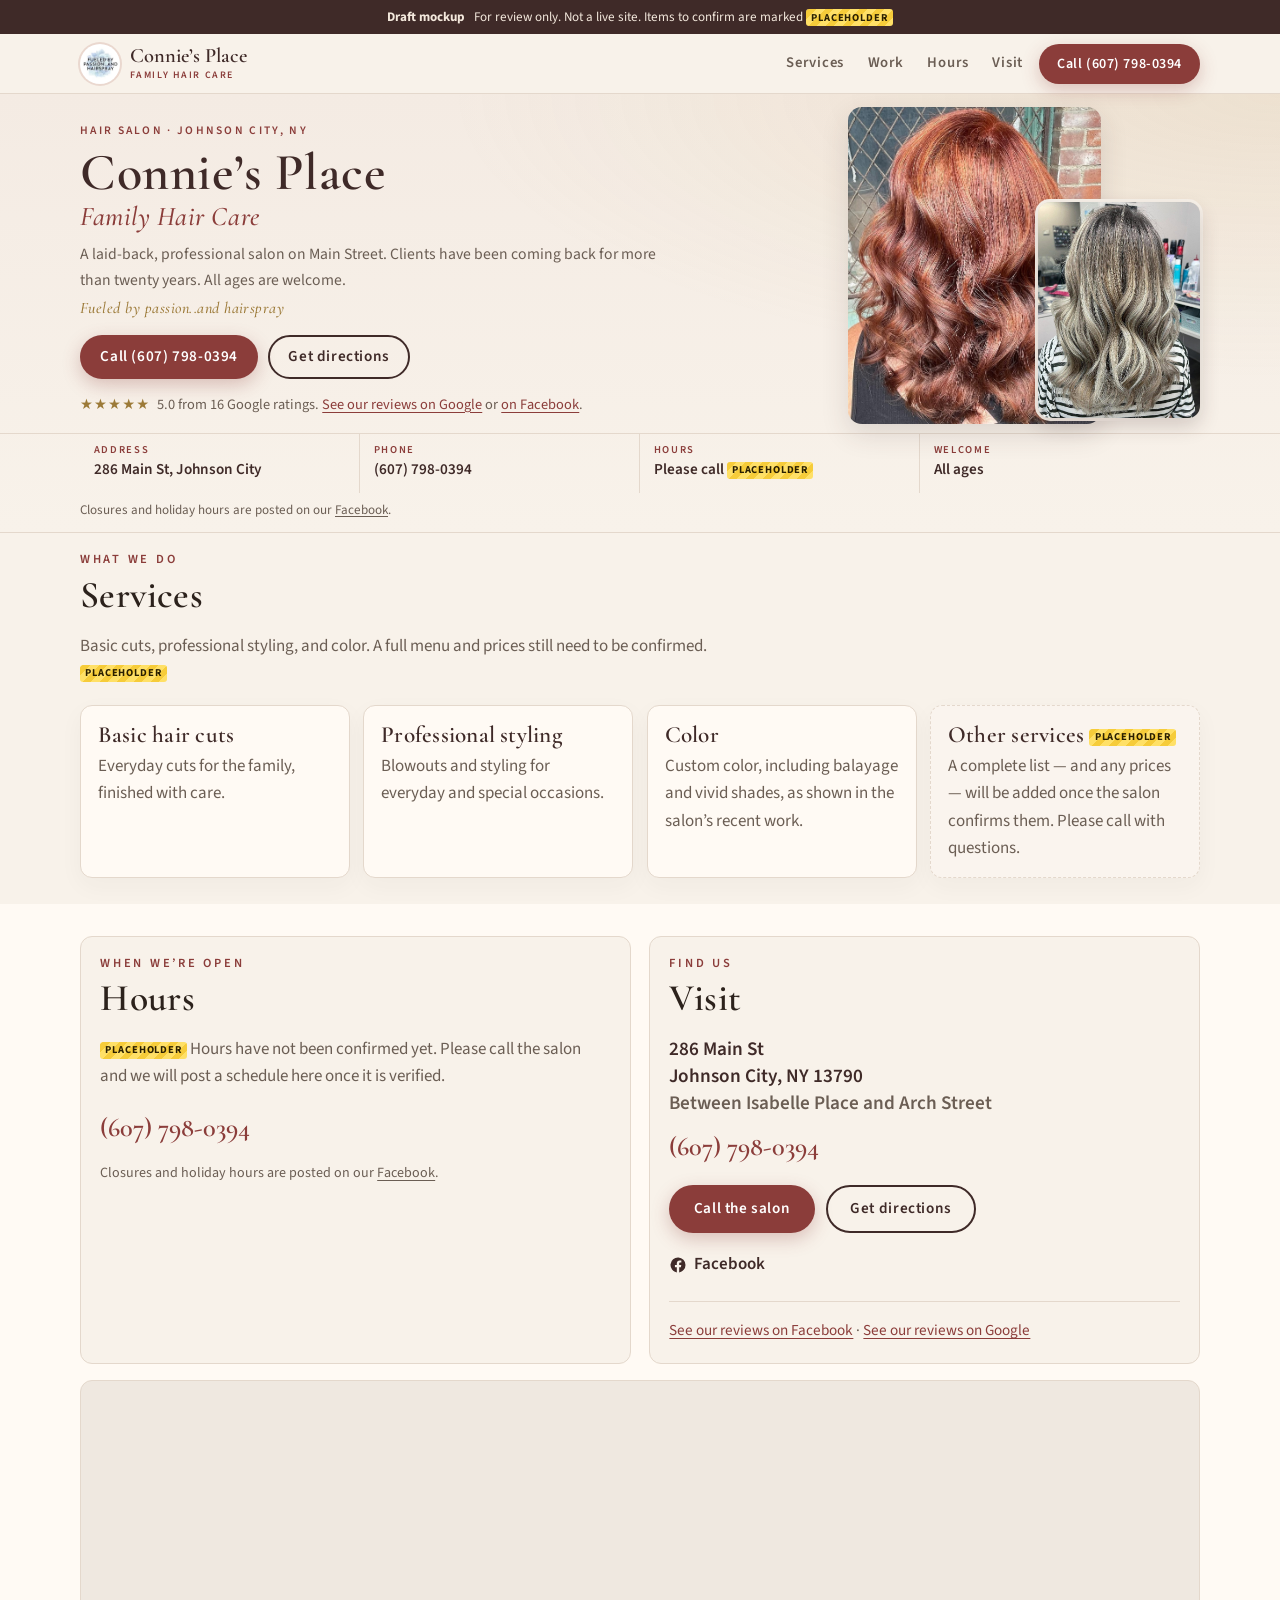
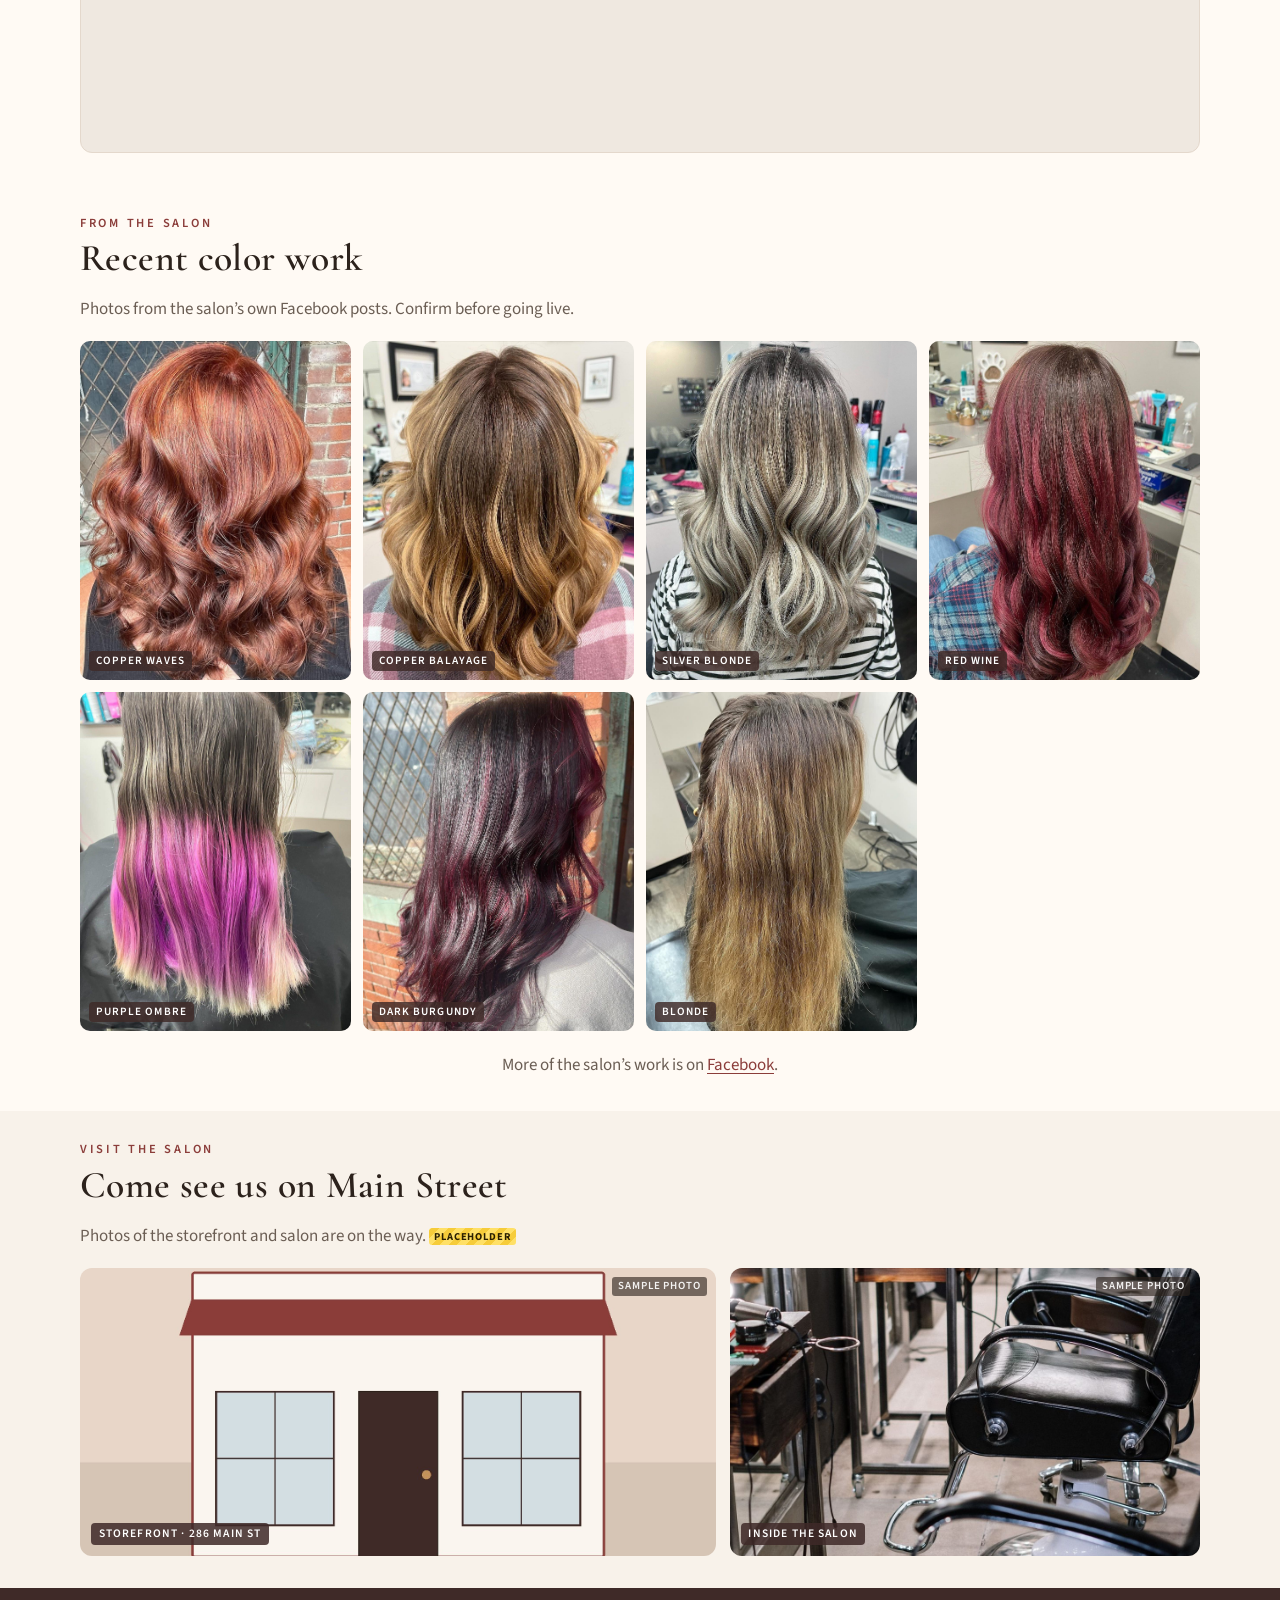
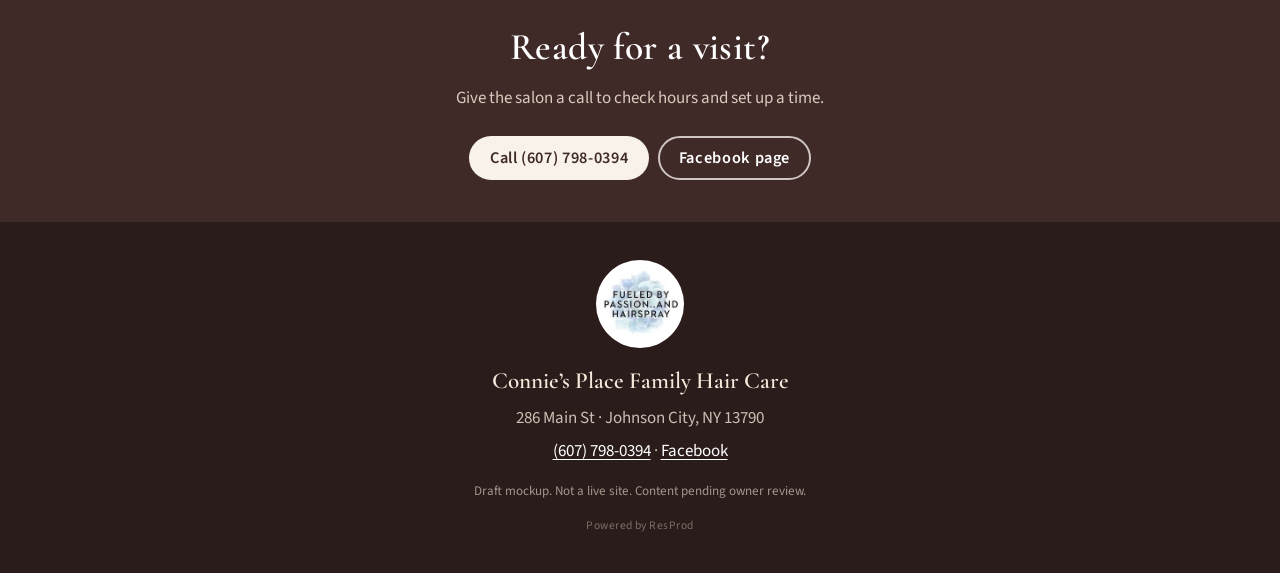
==== commit 365fa949: "Update Connie's Place preview" ====
--- a/connies-place-f1bc36d6/index.html
+++ b/connies-place-f1bc36d6/index.html
@@ -47,46 +47,46 @@
 
   <main id="main">
 
-    <!-- HERO -->
+    <!-- HERO: compact split on desktop; no full-viewport photo, no stock hero. -->
     <section class="hero" aria-labelledby="hero-title">
-      <div class="hero-photo photo-sample">
-        <img class="hero-bg" src="images/sample-hero-salon.jpg" width="1066" height="1600"
-             alt="Sample photo: a warm salon interior with styling chairs, mirrors, and a chandelier"
-             fetchpriority="high">
-        <span class="sample-tag">Sample photo</span>
-      </div>
-      <div class="hero-shade" aria-hidden="true"></div>
-      <div class="wrap hero-inner">
-        <p class="kicker">Hair salon · Johnson City, NY</p>
-        <h1 id="hero-title">Connie’s Place <span>Family Hair Care</span></h1>
-        <p class="hero-motto">Family hair care and more.</p>
-        <p class="hero-tagline">
-          A laid-back, professional salon on Main Street. Clients have been coming back for more than twenty years.
-          All ages are welcome.
-        </p>
-        <p class="hero-fun">Fueled by passion..and hairspray</p>
-        <div class="hero-actions">
-          <a class="btn btn-solid btn-lg" href="tel:+16077980394">Call (607) 798-0394</a>
-          <a class="btn btn-outline btn-lg" href="https://www.google.com/maps/dir/?api=1&amp;destination=Connie%27s+Place+Family+Hair+Care%2C+286+Main+St%2C+Johnson+City%2C+NY+13790" target="_blank" rel="noopener">Get directions</a>
-        </div>
-        <p class="hero-reviews">
-          <span class="stars" aria-hidden="true">★★★★★</span>
-          5.0 from 16 Google ratings.
-          <a href="https://www.google.com/maps/place/Connie%27s+Place/@42.115612,-75.9569952,17z" target="_blank" rel="noopener">See our reviews on Google</a>
-          or
-          <a href="https://www.facebook.com/ConniesPlaceHairCare/" target="_blank" rel="noopener">on Facebook</a>.
-        </p>
-      </div>
-    </section>
-
-    <!-- QUICK FACTS -->
-    <section class="facts" aria-label="Good to know">
-      <ul class="wrap facts-row">
-        <li><span class="fact-k">Address</span><span class="fact-v">286 Main St, Johnson City</span></li>
-        <li><span class="fact-k">Phone</span><a class="fact-v" href="tel:+16077980394">(607) 798-0394</a></li>
-        <li><span class="fact-k">Hours</span><span class="fact-v">Please call <span class="ph">Placeholder</span></span></li>
-        <li><span class="fact-k">Welcome</span><span class="fact-v">All ages</span></li>
-      </ul>
+      <div class="wrap hero-grid">
+        <div class="hero-text">
+          <p class="kicker">Hair salon · Johnson City, NY</p>
+          <h1 id="hero-title">Connie’s Place <span>Family Hair Care</span></h1>
+          <p class="hero-tagline">A laid-back, professional salon on Main Street. Clients have been coming back for more than twenty years. All ages are welcome.</p>
+          <p class="hero-fun">Fueled by passion..and hairspray</p>
+          <div class="hero-actions">
+            <a class="btn btn-solid" href="tel:+16077980394">Call (607) 798-0394</a>
+            <a class="btn btn-outline-dark" href="https://www.google.com/maps/dir/?api=1&amp;destination=Connie%27s+Place+Family+Hair+Care%2C+286+Main+St%2C+Johnson+City%2C+NY+13790" target="_blank" rel="noopener">Get directions</a>
+          </div>
+          <p class="hero-reviews">
+            <span class="stars" aria-hidden="true">★★★★★</span>
+            5.0 from 16 Google ratings.
+            <a href="https://www.google.com/maps/place/Connie%27s+Place/@42.115612,-75.9569952,17z" target="_blank" rel="noopener">See our reviews on Google</a>
+            or
+            <a href="https://www.facebook.com/ConniesPlaceHairCare/" target="_blank" rel="noopener">on Facebook</a>.
+          </p>
+        </div>
+        <div class="hero-visual" aria-hidden="false">
+          <figure class="hero-frame hero-frame-main">
+            <img src="images/hair-copper-wavy.jpg" width="1440" height="1440"
+                 alt="Copper wavy hair, finished color work from Connie’s Place" fetchpriority="high">
+          </figure>
+          <figure class="hero-frame hero-frame-accent">
+            <img src="images/hair-silver-blonde-waves.jpg" width="1286" height="1600"
+                 alt="Silver-blonde wavy hair, finished color work from Connie’s Place">
+          </figure>
+        </div>
+      </div>
+      <div class="facts" aria-label="Good to know">
+        <ul class="wrap facts-row">
+          <li><span class="fact-k">Address</span><span class="fact-v">286 Main St, Johnson City</span></li>
+          <li><span class="fact-k">Phone</span><a class="fact-v" href="tel:+16077980394">(607) 798-0394</a></li>
+          <li><span class="fact-k">Hours</span><span class="fact-v">Please call <span class="ph">Placeholder</span></span></li>
+          <li><span class="fact-k">Welcome</span><span class="fact-v">All ages</span></li>
+        </ul>
+        <p class="wrap facts-note">Closures and holiday hours are posted on our <a href="https://www.facebook.com/ConniesPlaceHairCare/" target="_blank" rel="noopener">Facebook</a>.</p>
+      </div>
     </section>
 
     <!-- SERVICES -->
@@ -95,9 +95,7 @@
         <p class="eyebrow">What we do</p>
         <h2 id="services-title">Services</h2>
         <p class="section-lead">
-          Basic cuts and professional styling as listed in the salon’s public directory.
-          Color work is shown in recent Facebook posts.
-          A full menu and prices still need to be confirmed. <span class="ph">Placeholder</span>
+          Basic cuts, professional styling, and color. A full menu and prices still need to be confirmed. <span class="ph">Placeholder</span>
         </p>
 
         <div class="svc-grid">
@@ -121,91 +119,8 @@
       </div>
     </section>
 
-    <!-- WORK / COLOR GALLERY -->
-    <section class="section work" id="work" aria-labelledby="work-title">
-      <div class="wrap">
-        <p class="eyebrow">From the salon</p>
-        <h2 id="work-title">Recent color work</h2>
-        <p class="section-lead">Photos from the salon’s own Facebook posts. Confirm before going live.</p>
-        <ul class="gallery">
-          <li class="g-wide">
-            <figure>
-              <img src="images/hair-copper-wavy.jpg" width="1440" height="1440" loading="lazy" alt="Copper wavy hair, finished color work from Connie’s Place">
-              <figcaption>Copper waves</figcaption>
-            </figure>
-          </li>
-          <li>
-            <figure>
-              <img src="images/hair-copper-balayage.jpg" width="1286" height="1600" loading="lazy" alt="Copper balayage with soft waves, seen from behind">
-              <figcaption>Copper balayage</figcaption>
-            </figure>
-          </li>
-          <li>
-            <figure>
-              <img src="images/hair-silver-blonde-waves.jpg" width="1286" height="1600" loading="lazy" alt="Silver-blonde wavy hair, seen from behind">
-              <figcaption>Silver blonde</figcaption>
-            </figure>
-          </li>
-          <li>
-            <figure>
-              <img src="images/hair-red-wine.jpg" width="1286" height="1600" loading="lazy" alt="Red wine hair color with long waves, seen from behind">
-              <figcaption>Red wine</figcaption>
-            </figure>
-          </li>
-          <li>
-            <figure>
-              <img src="images/hair-purple-ombre.jpg" width="1280" height="1600" loading="lazy" alt="Purple ombre with a blonde tip, seen from behind">
-              <figcaption>Purple ombre</figcaption>
-            </figure>
-          </li>
-          <li>
-            <figure>
-              <img src="images/hair-dark-burgundy.jpg" width="1286" height="1600" loading="lazy" alt="Dark burgundy hair with a soft wave, seen from the side">
-              <figcaption>Dark burgundy</figcaption>
-            </figure>
-          </li>
-          <li>
-            <figure>
-              <img src="images/hair-blonde-long.jpg" width="1440" height="1552" loading="lazy" alt="Long blonde hair color, seen from behind">
-              <figcaption>Blonde</figcaption>
-            </figure>
-          </li>
-        </ul>
-        <p class="gallery-more">
-          More of the salon’s work is on
-          <a href="https://www.facebook.com/ConniesPlaceHairCare/" target="_blank" rel="noopener">Facebook</a>.
-        </p>
-      </div>
-    </section>
-
-    <!-- VISIT THE SALON: SWAP-PHOTOS
-         Replace images/sample-storefront.jpg and images/sample-interior.jpg with real shots
-         (e.g. images/storefront.jpg, images/interior.jpg), update src/alt, and delete the
-         .photo-sample class + .sample-tag span on each figure. -->
-    <section class="section place" id="visit" aria-labelledby="place-title">
-      <div class="wrap">
-        <p class="eyebrow">Visit the salon</p>
-        <h2 id="place-title">Come see us on Main Street</h2>
-        <p class="section-lead">Photos of the storefront and salon are on the way. <span class="ph">Placeholder</span></p>
-        <div class="place-grid">
-          <figure class="place-photo photo-sample" data-slot="storefront">
-            <img src="images/sample-storefront.jpg" width="1600" height="1067" loading="lazy"
-                 alt="Placeholder illustration of a storefront; the salon’s real storefront photo goes here">
-            <span class="sample-tag">Sample photo</span>
-            <figcaption>Storefront · 286 Main St</figcaption>
-          </figure>
-          <figure class="place-photo photo-sample" data-slot="interior">
-            <img src="images/sample-interior.jpg" width="1066" height="1600" loading="lazy"
-                 alt="Sample photo: salon chairs; the salon’s real interior photo goes here">
-            <span class="sample-tag">Sample photo</span>
-            <figcaption>Inside the salon</figcaption>
-          </figure>
-        </div>
-      </div>
-    </section>
-
     <!-- HOURS + VISIT -->
-    <section class="section visit" id="contact-hours" aria-labelledby="visit-title">
+    <section class="section visit" id="visit" aria-labelledby="visit-title">
       <div class="wrap visit-split">
         <!-- EDIT-HOURS: hours are not listed on Facebook or the Google listing we could reach. Fill this in once confirmed. -->
         <div class="hours-card" id="hours">
@@ -213,6 +128,7 @@
           <h2>Hours</h2>
           <p class="hours-needed"><span class="ph">Placeholder</span> Hours have not been confirmed yet. Please call the salon and we will post a schedule here once it is verified.</p>
           <p class="hours-phone"><a href="tel:+16077980394">(607) 798-0394</a></p>
+          <p class="hours-fb">Closures and holiday hours are posted on our <a href="https://www.facebook.com/ConniesPlaceHairCare/" target="_blank" rel="noopener">Facebook</a>.</p>
         </div>
 
         <div class="visit-card">
@@ -252,6 +168,89 @@
       </div>
     </section>
 
+    <!-- WORK / COLOR GALLERY -->
+    <section class="section work" id="work" aria-labelledby="work-title">
+      <div class="wrap">
+        <p class="eyebrow">From the salon</p>
+        <h2 id="work-title">Recent color work</h2>
+        <p class="section-lead">Photos from the salon’s own Facebook posts. Confirm before going live.</p>
+        <ul class="gallery">
+          <li class="g-wide">
+            <figure>
+              <img src="images/hair-copper-wavy.jpg" width="1440" height="1440" loading="lazy" alt="Copper wavy hair, finished color work from Connie’s Place">
+              <figcaption>Copper waves</figcaption>
+            </figure>
+          </li>
+          <li>
+            <figure>
+              <img src="images/hair-copper-balayage.jpg" width="1286" height="1600" loading="lazy" alt="Copper balayage with soft waves, seen from behind">
+              <figcaption>Copper balayage</figcaption>
+            </figure>
+          </li>
+          <li>
+            <figure>
+              <img src="images/hair-silver-blonde-waves.jpg" width="1286" height="1600" loading="lazy" alt="Silver-blonde wavy hair, seen from behind">
+              <figcaption>Silver blonde</figcaption>
+            </figure>
+          </li>
+          <li>
+            <figure>
+              <img src="images/hair-red-wine.jpg" width="1286" height="1600" loading="lazy" alt="Red wine hair color with long waves, seen from behind">
+              <figcaption>Red wine</figcaption>
+            </figure>
+          </li>
+          <li>
+            <figure>
+              <img src="images/hair-purple-ombre.jpg" width="1280" height="1600" loading="lazy" alt="Purple ombre with a blonde tip, seen from behind">
+              <figcaption>Purple ombre</figcaption>
+            </figure>
+          </li>
+          <li>
+            <figure>
+              <img src="images/hair-dark-burgundy.jpg" width="1286" height="1600" loading="lazy" alt="Dark burgundy hair with a soft wave, seen from the side">
+              <figcaption>Dark burgundy</figcaption>
+            </figure>
+          </li>
+          <li>
+            <figure>
+              <img src="images/hair-blonde-long.jpg" width="1440" height="1552" loading="lazy" alt="Long blonde hair color, seen from behind">
+              <figcaption>Blonde</figcaption>
+            </figure>
+          </li>
+        </ul>
+        <p class="gallery-more">
+          More of the salon’s work is on
+          <a href="https://www.facebook.com/ConniesPlaceHairCare/" target="_blank" rel="noopener">Facebook</a>.
+        </p>
+      </div>
+    </section>
+
+    <!-- VISIT THE SALON: SWAP-PHOTOS
+         Replace images/sample-storefront.jpg and images/sample-interior.jpg with real shots
+         (e.g. images/storefront.jpg, images/interior.jpg), update src/alt, and delete the
+         .photo-sample class + .sample-tag span on each figure. -->
+    <section class="section place" id="place" aria-labelledby="place-title">
+      <div class="wrap">
+        <p class="eyebrow">Visit the salon</p>
+        <h2 id="place-title">Come see us on Main Street</h2>
+        <p class="section-lead">Photos of the storefront and salon are on the way. <span class="ph">Placeholder</span></p>
+        <div class="place-grid">
+          <figure class="place-photo photo-sample" data-slot="storefront">
+            <img src="images/sample-storefront.jpg" width="1600" height="1067" loading="lazy"
+                 alt="Placeholder illustration of a storefront; the salon’s real storefront photo goes here">
+            <span class="sample-tag">Sample photo</span>
+            <figcaption>Storefront · 286 Main St</figcaption>
+          </figure>
+          <figure class="place-photo photo-sample" data-slot="interior">
+            <img src="images/sample-interior.jpg" width="1066" height="1600" loading="lazy"
+                 alt="Sample photo: salon chairs; the salon’s real interior photo goes here">
+            <span class="sample-tag">Sample photo</span>
+            <figcaption>Inside the salon</figcaption>
+          </figure>
+        </div>
+      </div>
+    </section>
+
     <!-- CLOSING CTA -->
     <section class="closer" aria-labelledby="cta-title">
       <div class="wrap closer-inner">
--- a/connies-place-f1bc36d6/styles.css
+++ b/connies-place-f1bc36d6/styles.css
@@ -45,19 +45,20 @@
 a { color: var(--rose); text-underline-offset: 0.18em; }
 a:hover { color: var(--rose-deep); }
 h1, h2, h3 { margin: 0 0 0.45em; font-family: var(--display); font-weight: 600; line-height: 1.12; letter-spacing: 0.01em; }
-h2 { font-size: clamp(2rem, 6vw, 3.15rem); }
+h2 { font-size: clamp(1.7rem, 4.2vw, 2.35rem); }
 h3 { font-size: 1.45rem; }
 p { margin: 0 0 1rem; }
 address { font-style: normal; }
 
 .wrap { width: min(100% - 2rem, var(--wrap)); margin-inline: auto; }
+@media (min-width: 960px) { .wrap { width: min(100% - 3rem, var(--wrap)); } }
 .visually-hidden { position: absolute !important; width: 1px; height: 1px; overflow: hidden; clip: rect(0 0 0 0); white-space: nowrap; }
 .skip-link { position: absolute; left: 0.75rem; top: -4rem; z-index: 200; background: var(--rose); color: #fff; padding: 0.6rem 0.9rem; font-weight: 600; }
 .skip-link:focus { top: 0.5rem; }
 .muted { color: var(--muted); }
 .eyebrow { margin: 0 0 0.5rem; font: 600 0.78rem/1 var(--body); letter-spacing: 0.22em; text-transform: uppercase; color: var(--rose); }
-.section { padding: 3.5rem 0; }
-.section-lead { color: var(--muted); max-width: 40rem; margin-bottom: 1.75rem; }
+.section { padding: 2.25rem 0; }
+.section-lead { color: var(--muted); max-width: 40rem; margin-bottom: 1.1rem; }
 
 /* Placeholder markers */
 .ph {
@@ -104,24 +105,32 @@
 .nav a:hover { color: var(--rose); }
 .header-call { min-height: 2.5rem; padding: 0.5rem 1rem; font-size: 0.82rem; }
 
-/* Hero */
-.hero { position: relative; isolation: isolate; min-height: 34rem; display: grid; align-items: end; overflow: hidden; color: #fff; }
-.hero-photo { position: absolute; inset: 0; z-index: -2; }
-.hero-bg { width: 100%; height: 100%; object-fit: cover; object-position: 50% 70%; }
-.hero-shade { position: absolute; inset: 0; z-index: -1; background:
-  linear-gradient(180deg, rgba(63, 42, 40, 0.25) 0%, rgba(63, 42, 40, 0.2) 35%, rgba(44, 26, 24, 0.88) 100%); }
-.hero-inner { position: relative; padding: 5.5rem 0 2.75rem; }
-.kicker { display: inline-block; margin: 0 0 0.8rem; font: 600 0.75rem/1 var(--body); letter-spacing: 0.2em; text-transform: uppercase; color: var(--gold); }
-.hero h1 { font-size: clamp(2.6rem, 10vw, 4.6rem); font-weight: 600; margin: 0 0 0.35em; }
-.hero h1 span { display: block; font-weight: 500; font-size: 0.55em; font-style: italic; letter-spacing: 0.02em; }
-.hero-motto { margin: 0 0 0.85rem; font: italic 500 1.25rem/1.3 var(--display); color: #f6eadc; }
-.hero-tagline { max-width: 36rem; color: #efe4d8; margin-bottom: 0.6rem; }
-.hero-fun { font: italic 500 1.05rem/1.3 var(--display); color: var(--gold); letter-spacing: 0.04em; margin-bottom: 1.5rem; }
-.hero-actions { display: flex; flex-wrap: wrap; gap: 0.75rem; width: 100%; }
-.hero-actions .btn { flex: 1 1 14rem; max-width: 20rem; }
-.hero-reviews { margin: 1.4rem 0 0; color: #e8dccf; font-size: 0.95rem; }
-.hero-reviews a { color: #fff; }
-.stars { color: var(--gold); letter-spacing: 0.08em; margin-right: 0.25rem; }
+/* Hero — compact split, soft color, no full-viewport photo */
+.hero {
+  background:
+    radial-gradient(ellipse at 100% 0%, rgba(196, 161, 90, 0.14), transparent 46%),
+    linear-gradient(180deg, #f4ebe3 0%, var(--cream) 100%);
+  color: var(--ink);
+  border-bottom: 1px solid var(--line);
+}
+.hero-grid { display: grid; gap: 1.25rem; align-items: center; padding: 1.35rem 0 1.1rem; }
+.kicker { display: inline-block; margin: 0 0 0.45rem; font: 600 0.72rem/1 var(--body); letter-spacing: 0.2em; text-transform: uppercase; color: var(--rose); }
+.hero h1 { font-size: clamp(2.15rem, 7vw, 3.25rem); font-weight: 600; margin: 0 0 0.2em; color: var(--deep); }
+.hero h1 span { display: block; font-weight: 500; font-size: 0.52em; font-style: italic; letter-spacing: 0.02em; color: var(--rose); }
+.hero-motto { margin: 0 0 0.45rem; font: italic 500 1.15rem/1.3 var(--display); color: var(--deep); }
+.hero-tagline { max-width: 36rem; color: var(--muted); margin-bottom: 0.35rem; font-size: 0.98rem; }
+.hero-fun { font: italic 500 1rem/1.3 var(--display); color: var(--gold-lo); letter-spacing: 0.03em; margin-bottom: 1rem; }
+.hero-actions { display: flex; flex-wrap: wrap; gap: 0.6rem; width: 100%; }
+.hero-actions .btn { flex: 1 1 11rem; max-width: 18rem; min-height: 2.75rem; padding: 0.6rem 1.15rem; }
+.hero-reviews { margin: 0.85rem 0 0; color: var(--muted); font-size: 0.9rem; }
+.hero-reviews a { color: var(--rose); }
+.stars { color: var(--gold-lo); letter-spacing: 0.08em; margin-right: 0.25rem; }
+
+.hero-visual { position: relative; min-height: 13.5rem; max-width: 22rem; width: 100%; margin: 0 auto; }
+.hero-frame { margin: 0; overflow: hidden; background: var(--blush); box-shadow: 0 10px 28px rgba(63, 42, 40, 0.14); }
+.hero-frame img { width: 100%; height: 100%; object-fit: cover; }
+.hero-frame-main { position: relative; width: 72%; aspect-ratio: 4/5; border-radius: 14px; z-index: 1; }
+.hero-frame-accent { position: absolute; right: 0; bottom: 0.4rem; width: 46%; aspect-ratio: 3/4; border-radius: 12px; z-index: 2; box-shadow: 0 8px 20px rgba(63, 42, 40, 0.2), 0 0 0 3px var(--cream); }
 
 /* Sample photo tag */
 .photo-sample { position: relative; }
@@ -133,20 +142,26 @@
 }
 .hero .sample-tag { top: 0.75rem; right: 0.75rem; }
 
-/* Facts */
-.facts { background: var(--paper); border-block: 1px solid var(--line); }
+/* Facts strip inside the hero */
+.facts { background: transparent; border-top: 1px solid var(--line); }
 .facts-row { list-style: none; margin: 0 auto; padding: 0; display: grid; grid-template-columns: 1fr 1fr; }
-.facts-row li { padding: 1rem 0.85rem; border-bottom: 1px solid var(--line); display: flex; flex-direction: column; gap: 0.15rem; }
+.facts-row li { padding: 0.7rem 0.7rem 0.55rem; border-bottom: 1px solid var(--line); display: flex; flex-direction: column; gap: 0.1rem; }
 .facts-row li:nth-child(odd) { border-right: 1px solid var(--line); }
 .facts-row li:nth-last-child(-n+2) { border-bottom: 0; }
-.fact-k { font: 600 0.7rem/1 var(--body); letter-spacing: 0.16em; text-transform: uppercase; color: var(--rose); }
-.fact-v { font-weight: 600; color: var(--deep); text-decoration: none; }
+.fact-k { font: 600 0.66rem/1 var(--body); letter-spacing: 0.16em; text-transform: uppercase; color: var(--rose); }
+.fact-v { font-weight: 600; color: var(--deep); text-decoration: none; font-size: 0.95rem; }
 a.fact-v:hover { color: var(--rose); }
+.facts-note { margin: 0 auto; padding: 0.45rem 0 0.7rem; font-size: 0.82rem; color: var(--muted); }
+.facts-note a { color: var(--muted); text-decoration: underline; }
+.facts-note a:hover { color: var(--rose); }
+.hours-fb { margin: 0.85rem 0 0; font-size: 0.88rem; color: var(--muted); }
+.hours-fb a { color: var(--muted); text-decoration: underline; }
+.hours-fb a:hover { color: var(--rose); }
 
 /* Services */
 .services { background: var(--cream); }
 .svc-grid { display: grid; gap: 1rem; }
-.svc-card { background: var(--paper); border: 1px solid var(--line); border-radius: 12px; padding: 1.35rem 1.25rem 1.2rem; box-shadow: 0 8px 24px rgba(63, 42, 40, 0.04); }
+.svc-card { background: var(--paper); border: 1px solid var(--line); border-radius: 12px; padding: 1rem 1.05rem 0.95rem; box-shadow: 0 8px 24px rgba(63, 42, 40, 0.04); }
 .svc-card h3 { color: var(--deep); margin-bottom: 0.35rem; }
 .svc-card p { margin: 0; color: var(--muted); }
 .svc-placeholder { border-style: dashed; background: #faf4ee; }
@@ -184,10 +199,10 @@
 /* Hours + visit */
 .visit { background: var(--paper); }
 .visit-split { display: grid; gap: 1.25rem; margin-bottom: 1.5rem; }
-.hours-card, .visit-card { background: var(--cream); border: 1px solid var(--line); border-radius: 12px; padding: 1.6rem 1.3rem; }
+.hours-card, .visit-card { background: var(--cream); border: 1px solid var(--line); border-radius: 12px; padding: 1.25rem 1.2rem; }
 .hours-needed { color: var(--muted); }
 .hours-phone { margin: 0; }
-.hours-phone a, .phone-link { font-family: var(--display); font-weight: 600; font-size: 1.85rem; text-decoration: none; color: var(--rose); }
+.hours-phone a, .phone-link { font-family: var(--display); font-weight: 600; font-size: 1.65rem; text-decoration: none; color: var(--rose); }
 .visit-card address { font-size: 1.2rem; font-weight: 600; line-height: 1.4; color: var(--deep); margin: 0 0 0.6rem; }
 .visit-actions { display: flex; flex-wrap: wrap; gap: 0.7rem; margin: 1rem 0 1.15rem; }
 .social { list-style: none; padding: 0; margin: 0; display: flex; gap: 1rem; }
@@ -199,7 +214,7 @@
 
 /* Closer */
 .closer { background: var(--deep); color: #f3e8dc; text-align: center; }
-.closer-inner { padding: 3.4rem 0 3.6rem; }
+.closer-inner { padding: 2.4rem 0 2.6rem; }
 .closer h2 { color: #fff; }
 .closer p { color: #d9cbbd; margin: 0 0 1.5rem; }
 .center-ctas { justify-content: center; }
@@ -229,31 +244,50 @@
 .mb-call { flex: 0 0 38%; color: #fff; border: 2px solid rgba(255, 255, 255, 0.45); }
 .mb-dir { flex: 1; background: var(--rose); color: #fff; }
 
+@media (max-width: 639px) {
+  .draft-banner { font-size: 0.75rem; padding: 0.35rem 0.7rem; }
+  .draft-banner span { display: none; }
+  .header-inner { min-height: 3.5rem; }
+  .hero-grid { padding: 0.85rem 0 0.55rem; gap: 0.85rem; }
+  .hero h1 { font-size: 2.05rem; }
+  .hero-fun { margin-bottom: 0.75rem; }
+  .hero-actions .btn { flex: 1 1 calc(50% - 0.4rem); max-width: none; min-height: 2.6rem; font-size: 0.9rem; padding: 0.5rem 0.8rem; }
+  .hero-visual { min-height: 0; max-width: none; margin: 0; }
+  .hero-frame-accent { display: none; }
+  .hero-frame-main { width: 100%; aspect-ratio: 16/10; max-height: 10.25rem; border-radius: 12px; }
+  .hero-reviews { margin-top: 0.65rem; }
+  .facts-row li { padding: 0.55rem 0.55rem 0.4rem; }
+}
+
 @media (min-width: 640px) {
   .facts-row { grid-template-columns: repeat(4, 1fr); }
-  .facts-row li { border-bottom: 0; border-right: 1px solid var(--line); padding: 1.15rem 1rem; }
+  .facts-row li { border-bottom: 0; border-right: 1px solid var(--line); padding: 0.7rem 0.85rem; }
   .facts-row li:nth-child(odd) { border-right: 1px solid var(--line); }
   .facts-row li:last-child { border-right: 0; }
   .svc-grid { grid-template-columns: 1fr 1fr; }
-  .gallery { grid-template-columns: repeat(2, 1fr); gap: 0.85rem; }
+  .gallery { grid-template-columns: repeat(3, 1fr); gap: 0.7rem; }
+  .g-wide { grid-column: span 1; }
+  .g-wide figure { aspect-ratio: 4/5; }
   .place-grid { grid-template-columns: 1.15fr 0.85fr; align-items: stretch; }
   .place-photo[data-slot="storefront"],
-  .place-photo[data-slot="interior"] { aspect-ratio: auto; min-height: 22rem; }
+  .place-photo[data-slot="interior"] { aspect-ratio: auto; min-height: 14rem; max-height: 18rem; }
+  .hero-visual { max-width: 24rem; min-height: 16rem; }
 }
 
 @media (min-width: 960px) {
   body { padding-bottom: 0; }
   .mobile-bar { display: none; }
-  .header-inner { min-height: 4.5rem; }
+  .header-inner { min-height: 3.65rem; }
   .nav { display: flex; }
-  .header-call { font-size: 0.9rem; padding: 0.55rem 1.15rem; }
-  .hero { min-height: 40rem; }
-  .hero-inner { padding: 8rem 0 3.5rem; }
+  .header-call { font-size: 0.88rem; padding: 0.45rem 1rem; }
+  .hero-grid { grid-template-columns: minmax(0, 1.15fr) minmax(16rem, 0.8fr); gap: 2rem; padding: 0.85rem 0 0.55rem; align-items: center; }
+  .hero-visual { margin: 0 0 0 auto; max-width: 22rem; min-height: 17rem; }
   .hero-actions .btn { flex: 0 0 auto; }
-  .section { padding: 5rem 0; }
-  .gallery { grid-template-columns: repeat(4, 1fr); gap: 1rem; }
-  .g-wide { grid-column: span 2; grid-row: span 2; }
-  .g-wide figure { height: 100%; aspect-ratio: auto; }
-  .visit-split { grid-template-columns: 1fr 1fr; gap: 1.75rem; }
-  .map-frame { aspect-ratio: 21/8; }
-}
+  .section { padding: 2rem 0; }
+  .services { padding-top: 1.25rem; padding-bottom: 1.6rem; }
+  .svc-grid { grid-template-columns: repeat(4, 1fr); gap: 0.85rem; }
+  .gallery { grid-template-columns: repeat(4, 1fr); gap: 0.75rem; }
+  .g-wide { grid-column: span 1; }
+  .visit-split { grid-template-columns: 1fr 1fr; gap: 1.15rem; margin-bottom: 1rem; }
+  .map-frame { aspect-ratio: 21/7; }
+}
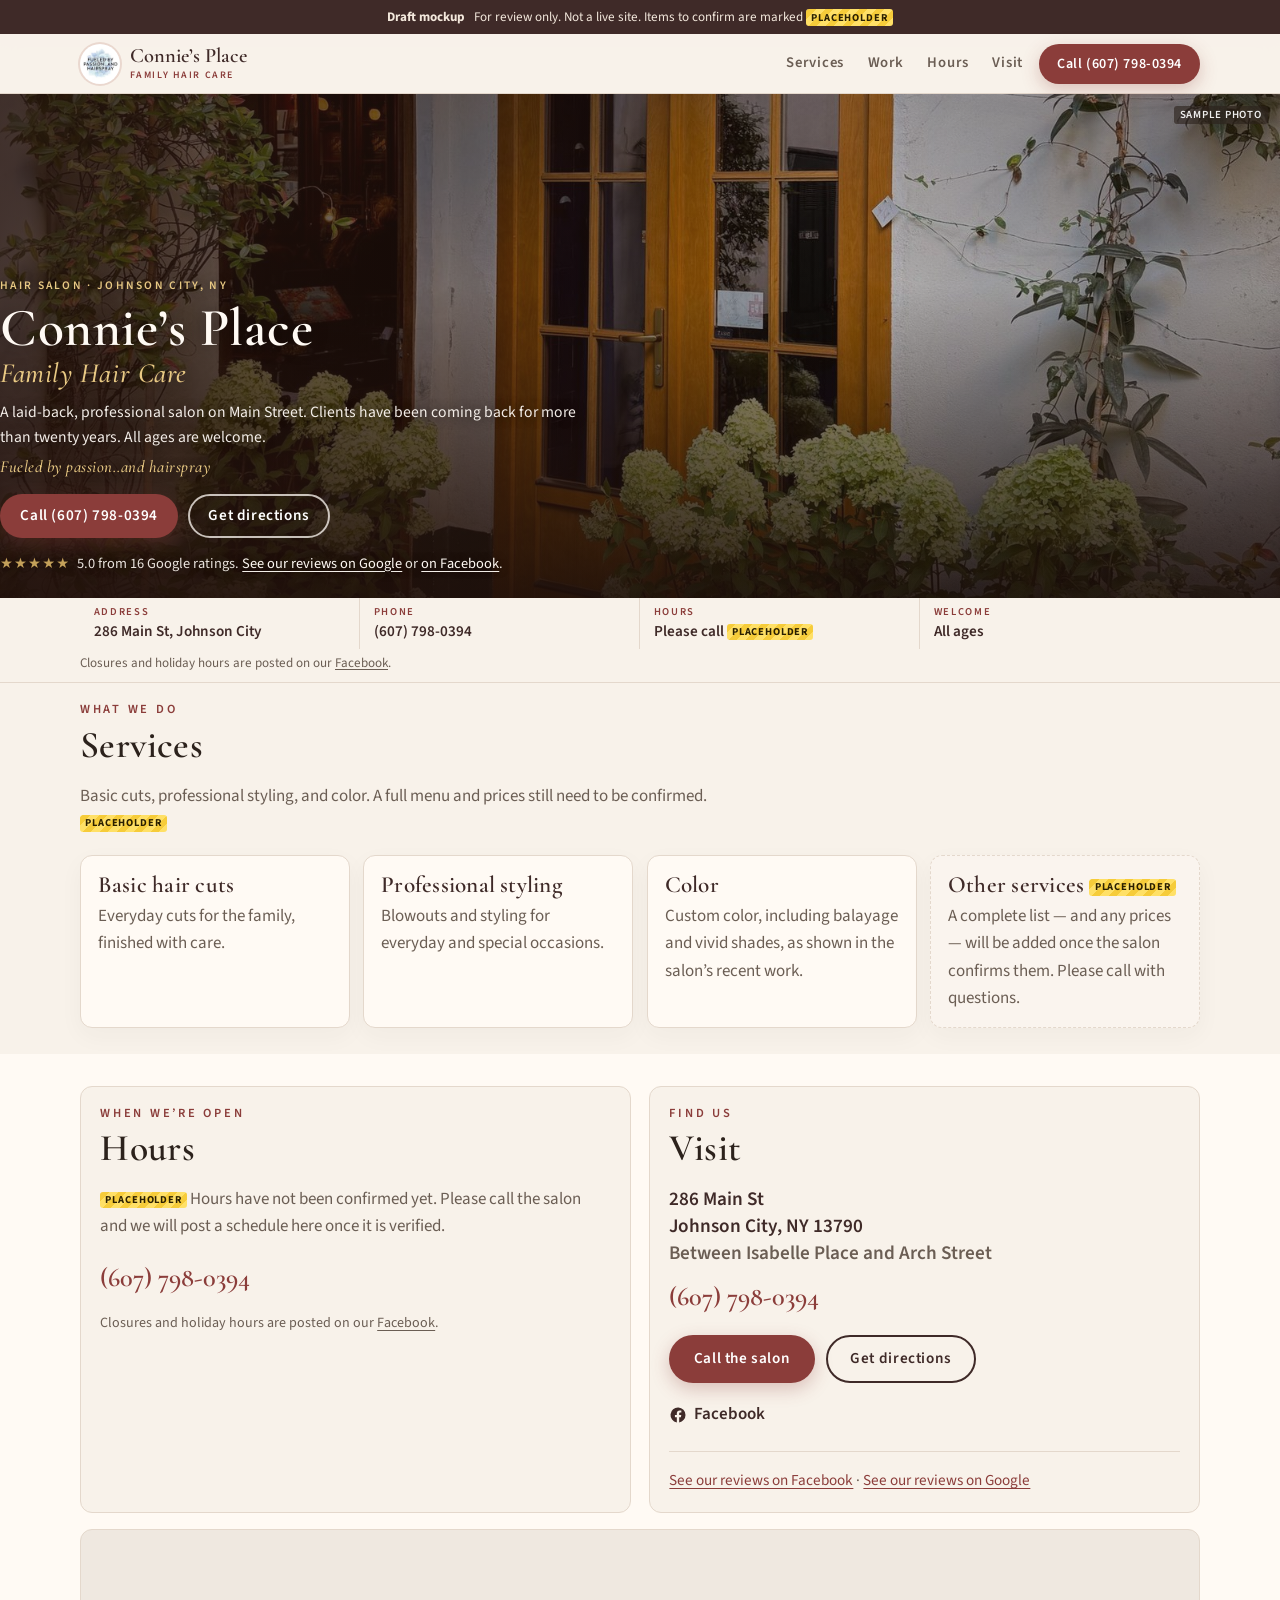
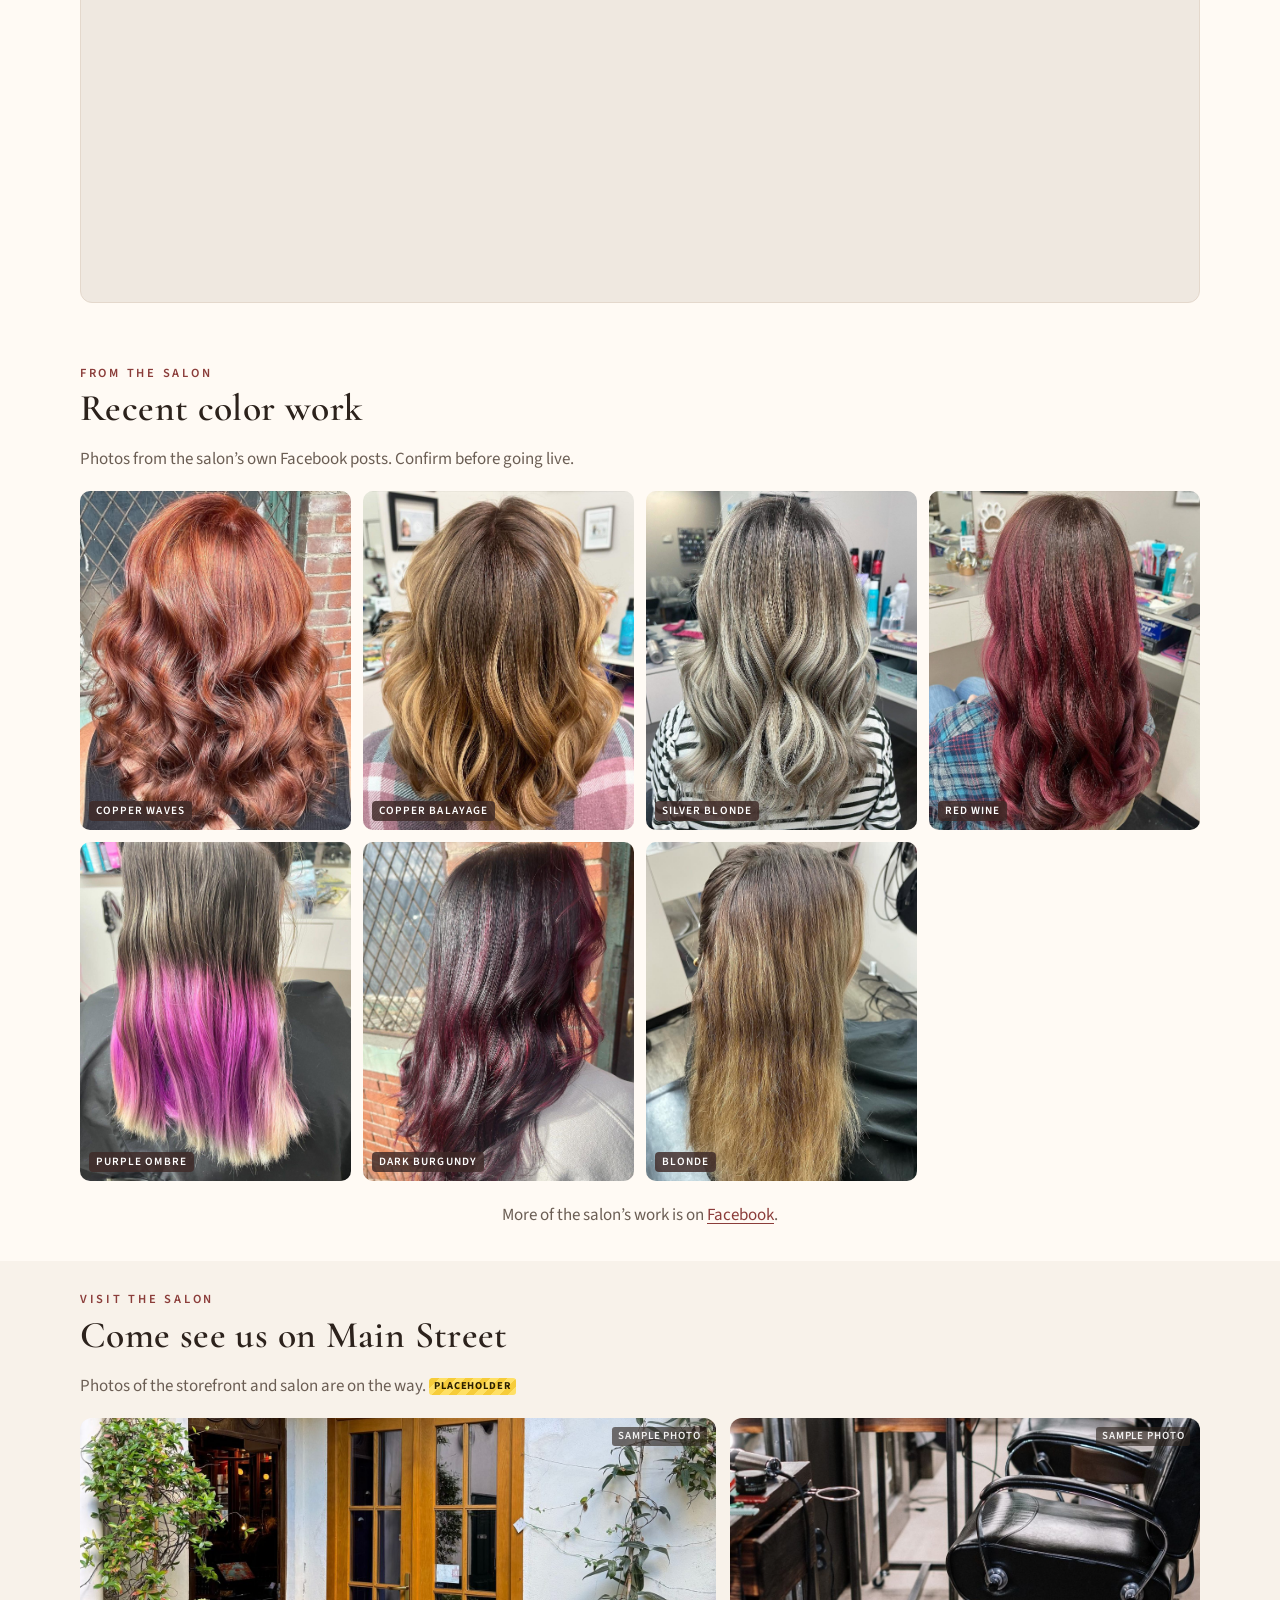
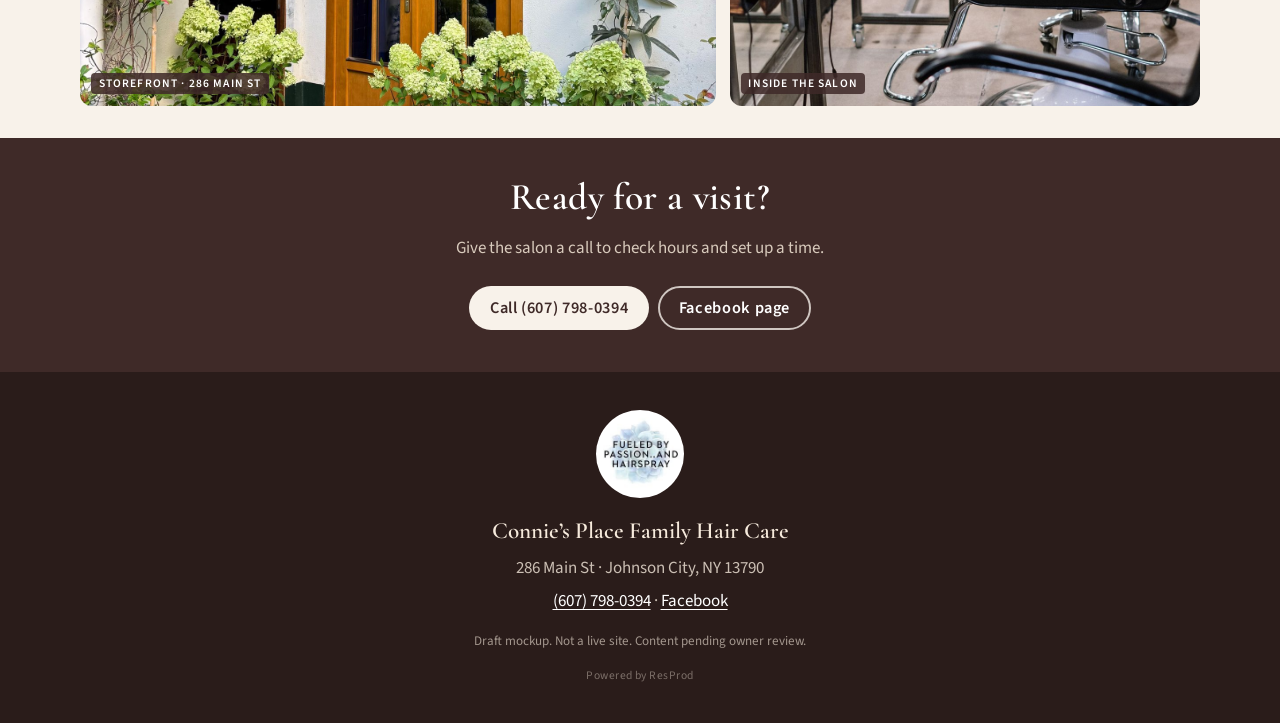
==== commit ec5a3606: "Update Connie’s Place preview" ====
--- a/connies-place-f1bc36d6/index.html
+++ b/connies-place-f1bc36d6/index.html
@@ -47,9 +47,16 @@
 
   <main id="main">
 
-    <!-- HERO: compact split on desktop; no full-viewport photo, no stock hero. -->
-    <section class="hero" aria-labelledby="hero-title">
-      <div class="wrap hero-grid">
+    <!-- HERO: storefront sample as a full-width background, text overlaid.
+         Compact on desktop (about 55–65vh, min 420px) — not a full-viewport photo.
+         SWAP-PHOTOS: replace images/sample-storefront.jpg (also used in the Visit storefront slot),
+         update alt, and remove the photo-sample class plus the Sample photo tag. -->
+    <section class="hero photo-sample" data-slot="storefront" aria-labelledby="hero-title">
+      <img class="hero-bg" src="images/sample-storefront.jpg" width="1600" height="1578"
+           alt="Sample photo of a small-town shop entrance, used as a placeholder storefront" fetchpriority="high">
+      <div class="hero-shade" aria-hidden="true"></div>
+      <span class="sample-tag">Sample photo</span>
+      <div class="wrap hero-inner">
         <div class="hero-text">
           <p class="kicker">Hair salon · Johnson City, NY</p>
           <h1 id="hero-title">Connie’s Place <span>Family Hair Care</span></h1>
@@ -57,7 +64,7 @@
           <p class="hero-fun">Fueled by passion..and hairspray</p>
           <div class="hero-actions">
             <a class="btn btn-solid" href="tel:+16077980394">Call (607) 798-0394</a>
-            <a class="btn btn-outline-dark" href="https://www.google.com/maps/dir/?api=1&amp;destination=Connie%27s+Place+Family+Hair+Care%2C+286+Main+St%2C+Johnson+City%2C+NY+13790" target="_blank" rel="noopener">Get directions</a>
+            <a class="btn btn-outline" href="https://www.google.com/maps/dir/?api=1&amp;destination=Connie%27s+Place+Family+Hair+Care%2C+286+Main+St%2C+Johnson+City%2C+NY+13790" target="_blank" rel="noopener">Get directions</a>
           </div>
           <p class="hero-reviews">
             <span class="stars" aria-hidden="true">★★★★★</span>
@@ -67,27 +74,17 @@
             <a href="https://www.facebook.com/ConniesPlaceHairCare/" target="_blank" rel="noopener">on Facebook</a>.
           </p>
         </div>
-        <div class="hero-visual" aria-hidden="false">
-          <figure class="hero-frame hero-frame-main">
-            <img src="images/hair-copper-wavy.jpg" width="1440" height="1440"
-                 alt="Copper wavy hair, finished color work from Connie’s Place" fetchpriority="high">
-          </figure>
-          <figure class="hero-frame hero-frame-accent">
-            <img src="images/hair-silver-blonde-waves.jpg" width="1286" height="1600"
-                 alt="Silver-blonde wavy hair, finished color work from Connie’s Place">
-          </figure>
-        </div>
-      </div>
-      <div class="facts" aria-label="Good to know">
-        <ul class="wrap facts-row">
-          <li><span class="fact-k">Address</span><span class="fact-v">286 Main St, Johnson City</span></li>
-          <li><span class="fact-k">Phone</span><a class="fact-v" href="tel:+16077980394">(607) 798-0394</a></li>
-          <li><span class="fact-k">Hours</span><span class="fact-v">Please call <span class="ph">Placeholder</span></span></li>
-          <li><span class="fact-k">Welcome</span><span class="fact-v">All ages</span></li>
-        </ul>
-        <p class="wrap facts-note">Closures and holiday hours are posted on our <a href="https://www.facebook.com/ConniesPlaceHairCare/" target="_blank" rel="noopener">Facebook</a>.</p>
-      </div>
-    </section>
+      </div>
+    </section>
+    <div class="facts" aria-label="Good to know">
+      <ul class="wrap facts-row">
+        <li><span class="fact-k">Address</span><span class="fact-v">286 Main St, Johnson City</span></li>
+        <li><span class="fact-k">Phone</span><a class="fact-v" href="tel:+16077980394">(607) 798-0394</a></li>
+        <li><span class="fact-k">Hours</span><span class="fact-v">Please call <span class="ph">Placeholder</span></span></li>
+        <li><span class="fact-k">Welcome</span><span class="fact-v">All ages</span></li>
+      </ul>
+      <p class="wrap facts-note">Closures and holiday hours are posted on our <a href="https://www.facebook.com/ConniesPlaceHairCare/" target="_blank" rel="noopener">Facebook</a>.</p>
+    </div>
 
     <!-- SERVICES -->
     <section class="section services" id="services" aria-labelledby="services-title">
@@ -226,9 +223,10 @@
     </section>
 
     <!-- VISIT THE SALON: SWAP-PHOTOS
+         The storefront file is shared with the hero (data-slot="storefront").
          Replace images/sample-storefront.jpg and images/sample-interior.jpg with real shots
-         (e.g. images/storefront.jpg, images/interior.jpg), update src/alt, and delete the
-         .photo-sample class + .sample-tag span on each figure. -->
+         (e.g. images/storefront.jpg, images/interior.jpg), update src/alt on the hero and
+         these figures, and delete the .photo-sample class + .sample-tag span. -->
     <section class="section place" id="place" aria-labelledby="place-title">
       <div class="wrap">
         <p class="eyebrow">Visit the salon</p>
@@ -236,8 +234,8 @@
         <p class="section-lead">Photos of the storefront and salon are on the way. <span class="ph">Placeholder</span></p>
         <div class="place-grid">
           <figure class="place-photo photo-sample" data-slot="storefront">
-            <img src="images/sample-storefront.jpg" width="1600" height="1067" loading="lazy"
-                 alt="Placeholder illustration of a storefront; the salon’s real storefront photo goes here">
+            <img src="images/sample-storefront.jpg" width="1600" height="1578" loading="lazy"
+                 alt="Sample photo of a small-town shop entrance, used as a placeholder storefront">
             <span class="sample-tag">Sample photo</span>
             <figcaption>Storefront · 286 Main St</figcaption>
           </figure>
--- a/connies-place-f1bc36d6/styles.css
+++ b/connies-place-f1bc36d6/styles.css
@@ -105,32 +105,53 @@
 .nav a:hover { color: var(--rose); }
 .header-call { min-height: 2.5rem; padding: 0.5rem 1rem; font-size: 0.82rem; }
 
-/* Hero — compact split, soft color, no full-viewport photo */
+/* Hero — storefront photo behind overlaid text; compact, not full-viewport */
 .hero {
+  position: relative;
+  display: flex;
+  align-items: flex-end;
+  overflow: hidden;
+  min-height: 20rem;
+  color: #fffaf4;
+  background: #2c1a18;
+}
+.hero-bg {
+  position: absolute;
+  inset: 0;
+  width: 100%;
+  height: 100%;
+  max-width: none;
+  object-fit: cover;
+  object-position: 52% 58%;
+  z-index: 0;
+}
+.hero-shade {
+  position: absolute;
+  inset: 0;
+  z-index: 1;
   background:
-    radial-gradient(ellipse at 100% 0%, rgba(196, 161, 90, 0.14), transparent 46%),
-    linear-gradient(180deg, #f4ebe3 0%, var(--cream) 100%);
-  color: var(--ink);
-  border-bottom: 1px solid var(--line);
-}
-.hero-grid { display: grid; gap: 1.25rem; align-items: center; padding: 1.35rem 0 1.1rem; }
-.kicker { display: inline-block; margin: 0 0 0.45rem; font: 600 0.72rem/1 var(--body); letter-spacing: 0.2em; text-transform: uppercase; color: var(--rose); }
-.hero h1 { font-size: clamp(2.15rem, 7vw, 3.25rem); font-weight: 600; margin: 0 0 0.2em; color: var(--deep); }
-.hero h1 span { display: block; font-weight: 500; font-size: 0.52em; font-style: italic; letter-spacing: 0.02em; color: var(--rose); }
-.hero-motto { margin: 0 0 0.45rem; font: italic 500 1.15rem/1.3 var(--display); color: var(--deep); }
-.hero-tagline { max-width: 36rem; color: var(--muted); margin-bottom: 0.35rem; font-size: 0.98rem; }
-.hero-fun { font: italic 500 1rem/1.3 var(--display); color: var(--gold-lo); letter-spacing: 0.03em; margin-bottom: 1rem; }
+    linear-gradient(90deg, rgba(36, 18, 12, 0.82) 0%, rgba(36, 18, 12, 0.48) 38%, rgba(36, 18, 12, 0.16) 70%, rgba(36, 18, 12, 0.32) 100%),
+    linear-gradient(180deg, rgba(36, 18, 12, 0.28) 0%, rgba(36, 18, 12, 0.16) 38%, rgba(24, 12, 8, 0.88) 100%);
+}
+.hero-inner {
+  position: relative;
+  z-index: 2;
+  width: 100%;
+  padding: 1.6rem 0 1.35rem;
+}
+.hero-text { max-width: 36rem; }
+.kicker { display: inline-block; margin: 0 0 0.45rem; font: 600 0.72rem/1 var(--body); letter-spacing: 0.2em; text-transform: uppercase; color: #e8c984; text-shadow: 0 1px 10px rgba(0, 0, 0, 0.55); }
+.hero h1 { font-size: clamp(2.15rem, 7vw, 3.35rem); font-weight: 600; margin: 0 0 0.2em; color: #fffaf4; text-shadow: 0 2px 18px rgba(0, 0, 0, 0.45); }
+.hero h1 span { display: block; font-weight: 500; font-size: 0.52em; font-style: italic; letter-spacing: 0.02em; color: #e8c984; }
+.hero-motto { margin: 0 0 0.45rem; font: italic 500 1.15rem/1.3 var(--display); color: #fffaf4; }
+.hero-tagline { max-width: 36rem; color: rgba(255, 250, 244, 0.94); margin-bottom: 0.35rem; font-size: 0.98rem; text-shadow: 0 1px 12px rgba(0, 0, 0, 0.55); }
+.hero-fun { font: italic 500 1.05rem/1.3 var(--display); color: #e8c984; letter-spacing: 0.03em; margin-bottom: 1rem; text-shadow: 0 1px 10px rgba(0, 0, 0, 0.5); }
 .hero-actions { display: flex; flex-wrap: wrap; gap: 0.6rem; width: 100%; }
 .hero-actions .btn { flex: 1 1 11rem; max-width: 18rem; min-height: 2.75rem; padding: 0.6rem 1.15rem; }
-.hero-reviews { margin: 0.85rem 0 0; color: var(--muted); font-size: 0.9rem; }
-.hero-reviews a { color: var(--rose); }
-.stars { color: var(--gold-lo); letter-spacing: 0.08em; margin-right: 0.25rem; }
-
-.hero-visual { position: relative; min-height: 13.5rem; max-width: 22rem; width: 100%; margin: 0 auto; }
-.hero-frame { margin: 0; overflow: hidden; background: var(--blush); box-shadow: 0 10px 28px rgba(63, 42, 40, 0.14); }
-.hero-frame img { width: 100%; height: 100%; object-fit: cover; }
-.hero-frame-main { position: relative; width: 72%; aspect-ratio: 4/5; border-radius: 14px; z-index: 1; }
-.hero-frame-accent { position: absolute; right: 0; bottom: 0.4rem; width: 46%; aspect-ratio: 3/4; border-radius: 12px; z-index: 2; box-shadow: 0 8px 20px rgba(63, 42, 40, 0.2), 0 0 0 3px var(--cream); }
+.hero-reviews { margin: 0.85rem 0 0; color: rgba(255, 250, 244, 0.9); font-size: 0.9rem; text-shadow: 0 1px 10px rgba(0, 0, 0, 0.5); }
+.hero-reviews a { color: #fffaf4; text-decoration: underline; }
+.hero-reviews a:hover { color: var(--gold); }
+.stars { color: var(--gold); letter-spacing: 0.08em; margin-right: 0.25rem; }
 
 /* Sample photo tag */
 .photo-sample { position: relative; }
@@ -140,10 +161,10 @@
   font: 600 0.68rem/1 var(--body); letter-spacing: 0.08em; text-transform: uppercase;
   padding: 0.35em 0.55em; border-radius: 3px; pointer-events: none;
 }
-.hero .sample-tag { top: 0.75rem; right: 0.75rem; }
-
-/* Facts strip inside the hero */
-.facts { background: transparent; border-top: 1px solid var(--line); }
+.hero .sample-tag { top: 0.75rem; right: 0.75rem; z-index: 3; }
+
+/* Facts strip sits directly under the hero */
+.facts { background: var(--cream); border-bottom: 1px solid var(--line); box-shadow: 0 -16px 32px rgba(28, 16, 14, 0.18); }
 .facts-row { list-style: none; margin: 0 auto; padding: 0; display: grid; grid-template-columns: 1fr 1fr; }
 .facts-row li { padding: 0.7rem 0.7rem 0.55rem; border-bottom: 1px solid var(--line); display: flex; flex-direction: column; gap: 0.1rem; }
 .facts-row li:nth-child(odd) { border-right: 1px solid var(--line); }
@@ -248,13 +269,16 @@
   .draft-banner { font-size: 0.75rem; padding: 0.35rem 0.7rem; }
   .draft-banner span { display: none; }
   .header-inner { min-height: 3.5rem; }
-  .hero-grid { padding: 0.85rem 0 0.55rem; gap: 0.85rem; }
+  .hero { min-height: 20rem; }
+  .hero-shade {
+    background:
+      linear-gradient(180deg, rgba(28, 16, 14, 0.38) 0%, rgba(28, 16, 14, 0.42) 32%, rgba(28, 16, 14, 0.88) 100%);
+  }
+  .hero-inner { padding: 1.35rem 0 1.15rem; }
   .hero h1 { font-size: 2.05rem; }
+  .hero-tagline { font-size: 0.92rem; }
   .hero-fun { margin-bottom: 0.75rem; }
   .hero-actions .btn { flex: 1 1 calc(50% - 0.4rem); max-width: none; min-height: 2.6rem; font-size: 0.9rem; padding: 0.5rem 0.8rem; }
-  .hero-visual { min-height: 0; max-width: none; margin: 0; }
-  .hero-frame-accent { display: none; }
-  .hero-frame-main { width: 100%; aspect-ratio: 16/10; max-height: 10.25rem; border-radius: 12px; }
   .hero-reviews { margin-top: 0.65rem; }
   .facts-row li { padding: 0.55rem 0.55rem 0.4rem; }
 }
@@ -271,7 +295,6 @@
   .place-grid { grid-template-columns: 1.15fr 0.85fr; align-items: stretch; }
   .place-photo[data-slot="storefront"],
   .place-photo[data-slot="interior"] { aspect-ratio: auto; min-height: 14rem; max-height: 18rem; }
-  .hero-visual { max-width: 24rem; min-height: 16rem; }
 }
 
 @media (min-width: 960px) {
@@ -280,8 +303,14 @@
   .header-inner { min-height: 3.65rem; }
   .nav { display: flex; }
   .header-call { font-size: 0.88rem; padding: 0.45rem 1rem; }
-  .hero-grid { grid-template-columns: minmax(0, 1.15fr) minmax(16rem, 0.8fr); gap: 2rem; padding: 0.85rem 0 0.55rem; align-items: center; }
-  .hero-visual { margin: 0 0 0 auto; max-width: 22rem; min-height: 17rem; }
+  .hero {
+    min-height: 26.25rem; /* 420px */
+    height: 56vh;
+    max-height: 65vh;
+  }
+  .hero-inner { padding: 1.85rem 0 1.45rem; }
+  .facts-row li { padding: 0.55rem 0.85rem 0.35rem; }
+  .facts-note { padding: 0.28rem 0 0.5rem; }
   .hero-actions .btn { flex: 0 0 auto; }
   .section { padding: 2rem 0; }
   .services { padding-top: 1.25rem; padding-bottom: 1.6rem; }
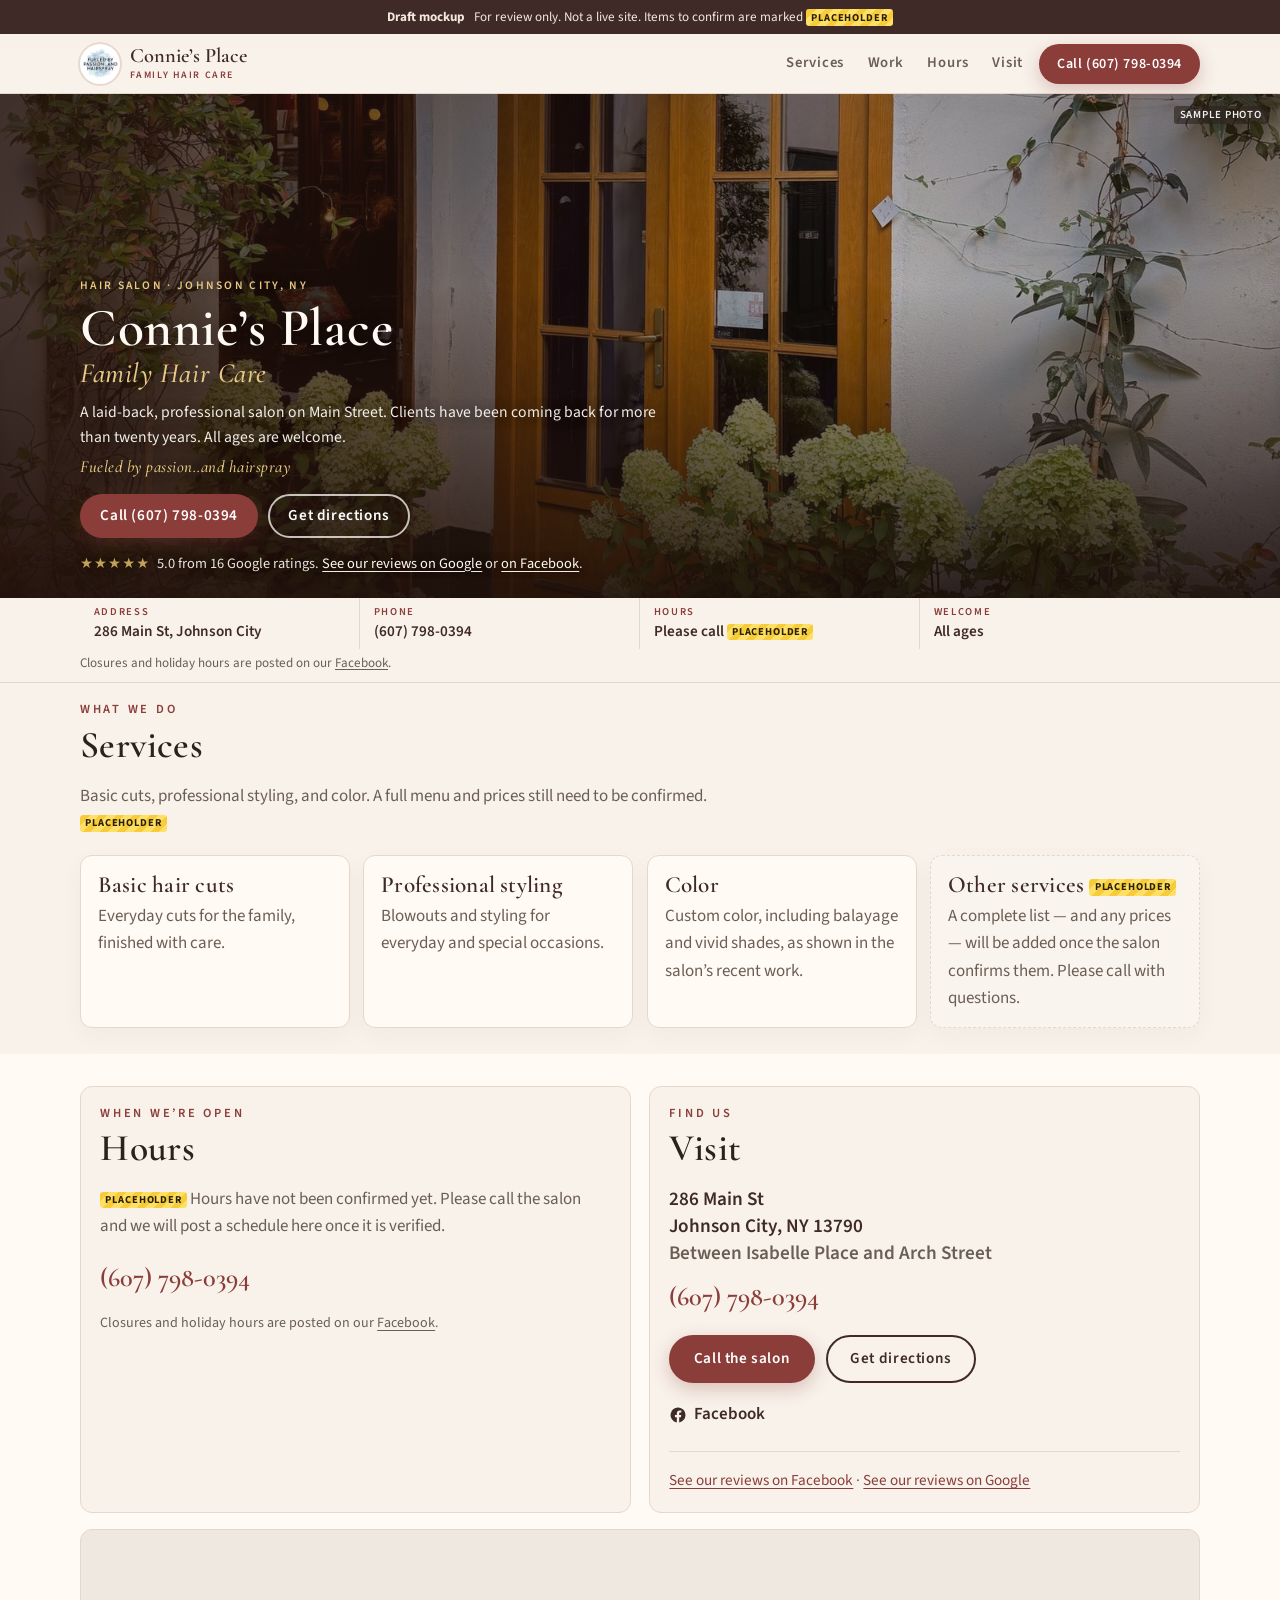
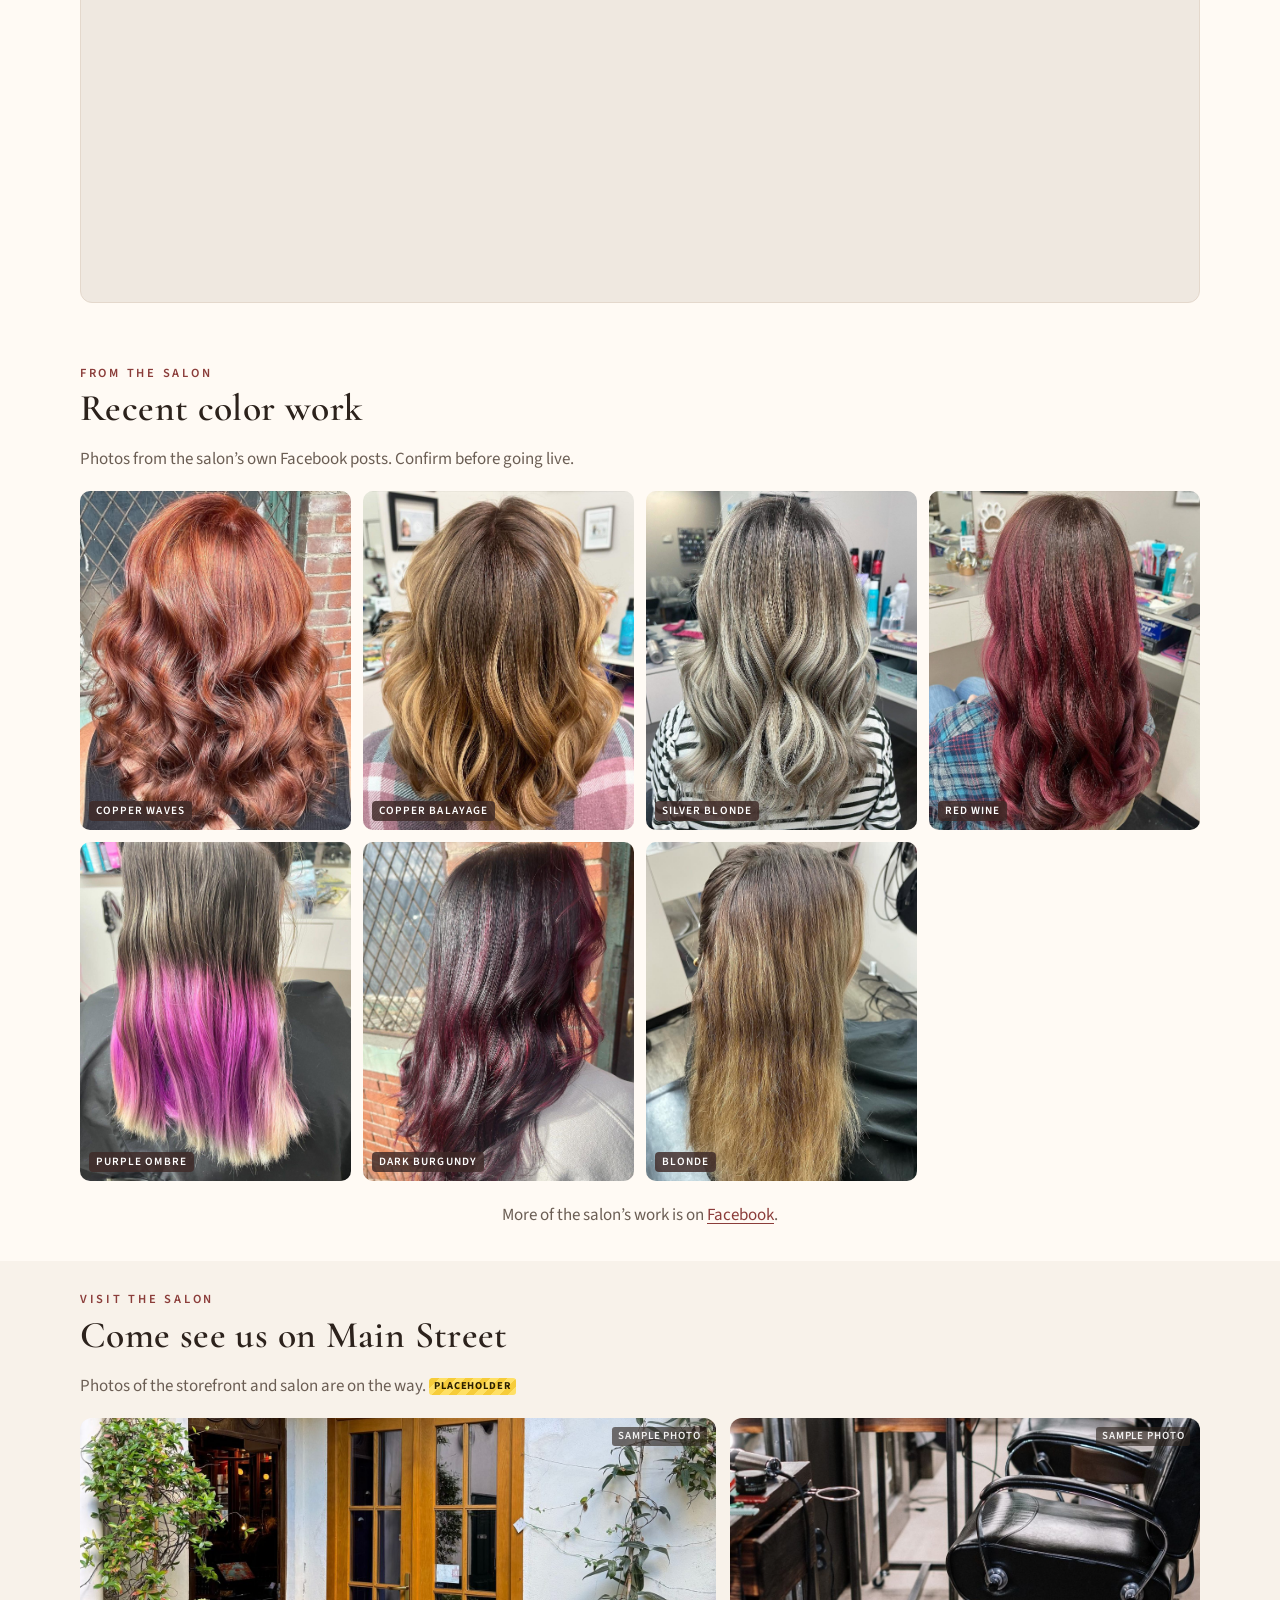
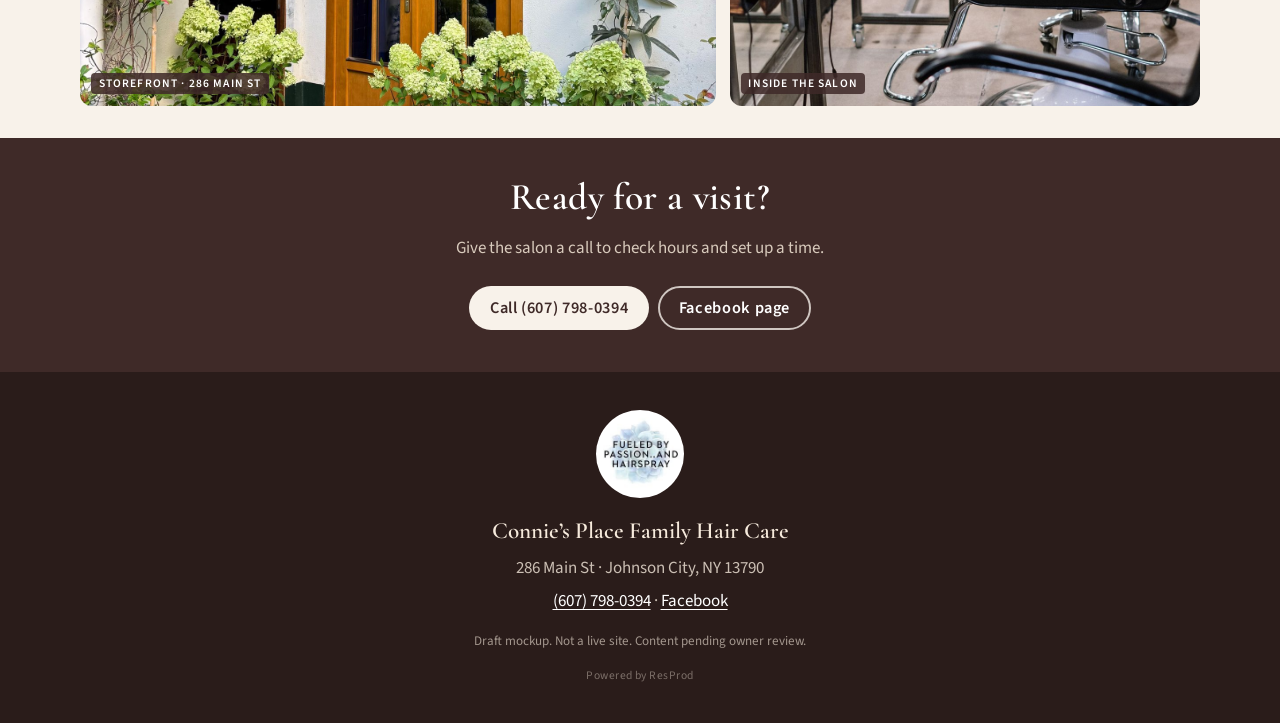
==== commit 0b20e878: "Update Connie’s Place preview" ====
--- a/connies-place-f1bc36d6/index.html
+++ b/connies-place-f1bc36d6/index.html
@@ -42,6 +42,22 @@
         <a href="#visit">Visit</a>
       </nav>
       <a class="btn btn-solid header-call" href="tel:+16077980394">Call (607) 798-0394</a>
+      <button class="menu-toggle" type="button" aria-expanded="false" aria-controls="mobile-menu" aria-label="Open menu">
+        <span class="menu-toggle-bars" aria-hidden="true">
+          <span></span><span></span><span></span>
+        </span>
+      </button>
+    </div>
+    <div class="mobile-menu" id="mobile-menu" hidden>
+      <div class="wrap mobile-menu-inner">
+        <nav class="mobile-menu-nav" aria-label="Mobile">
+          <a href="#services">Services</a>
+          <a href="#work">Work</a>
+          <a href="#hours">Hours</a>
+          <a href="#visit">Visit</a>
+        </nav>
+        <a class="btn btn-solid mobile-menu-call" href="tel:+16077980394">Call (607) 798-0394</a>
+      </div>
     </div>
   </header>
 
@@ -282,5 +298,6 @@
     <a class="mb-dir" href="https://www.google.com/maps/dir/?api=1&amp;destination=Connie%27s+Place+Family+Hair+Care%2C+286+Main+St%2C+Johnson+City%2C+NY+13790" target="_blank" rel="noopener">Directions</a>
   </nav>
 
+  <script src="menu.js" defer></script>
 </body>
 </html>
--- a/connies-place-f1bc36d6/styles.css
+++ b/connies-place-f1bc36d6/styles.css
@@ -105,11 +105,84 @@
 .nav a:hover { color: var(--rose); }
 .header-call { min-height: 2.5rem; padding: 0.5rem 1rem; font-size: 0.82rem; }
 
+/* Mobile menu — shown below the desktop nav breakpoint */
+.menu-toggle {
+  display: none;
+  flex: 0 0 auto;
+  align-items: center;
+  justify-content: center;
+  width: 2.75rem;
+  height: 2.75rem;
+  margin-left: 0.15rem;
+  padding: 0;
+  border: 0;
+  border-radius: 8px;
+  background: transparent;
+  color: var(--deep);
+  cursor: pointer;
+}
+.menu-toggle:hover { background: rgba(63, 42, 40, 0.06); }
+.menu-toggle:focus-visible { outline: 3px solid var(--gold); outline-offset: 2px; }
+.menu-toggle-bars {
+  position: relative;
+  display: block;
+  width: 1.2rem;
+  height: 0.85rem;
+}
+.menu-toggle-bars span {
+  position: absolute;
+  left: 0;
+  right: 0;
+  height: 2px;
+  border-radius: 1px;
+  background: currentColor;
+  transition: transform 0.2s ease, opacity 0.2s ease, top 0.2s ease, margin 0.2s ease;
+}
+.menu-toggle-bars span:nth-child(1) { top: 0; }
+.menu-toggle-bars span:nth-child(2) { top: 50%; margin-top: -1px; }
+.menu-toggle-bars span:nth-child(3) { bottom: 0; }
+.menu-toggle[aria-expanded="true"] .menu-toggle-bars span:nth-child(1) {
+  top: 50%;
+  margin-top: -1px;
+  transform: rotate(45deg);
+}
+.menu-toggle[aria-expanded="true"] .menu-toggle-bars span:nth-child(2) {
+  opacity: 0;
+}
+.menu-toggle[aria-expanded="true"] .menu-toggle-bars span:nth-child(3) {
+  top: 50%;
+  bottom: auto;
+  margin-top: -1px;
+  transform: rotate(-45deg);
+}
+.mobile-menu {
+  display: none;
+  background: var(--cream);
+  border-top: 1px solid var(--line);
+  box-shadow: 0 16px 28px rgba(63, 42, 40, 0.12);
+}
+.mobile-menu-inner { padding: 0.35rem 0 1.15rem; }
+.mobile-menu-nav { display: flex; flex-direction: column; }
+.mobile-menu-nav a {
+  display: block;
+  padding: 0.85rem 0;
+  font: 600 1.08rem/1.2 var(--body);
+  letter-spacing: 0.04em;
+  color: var(--deep);
+  text-decoration: none;
+  border-bottom: 1px solid var(--line);
+}
+.mobile-menu-nav a:hover,
+.mobile-menu-nav a:focus-visible { color: var(--rose); }
+.mobile-menu-call { width: 100%; margin-top: 1rem; }
+
 /* Hero — storefront photo behind overlaid text; compact, not full-viewport */
 .hero {
   position: relative;
   display: flex;
-  align-items: flex-end;
+  flex-direction: column;
+  justify-content: flex-end;
+  align-items: center;
   overflow: hidden;
   min-height: 20rem;
   color: #fffaf4;
@@ -136,7 +209,7 @@
 .hero-inner {
   position: relative;
   z-index: 2;
-  width: 100%;
+  /* width and side inset come from .wrap, matching the nav and facts strip */
   padding: 1.6rem 0 1.35rem;
 }
 .hero-text { max-width: 36rem; }
@@ -265,10 +338,16 @@
 .mb-call { flex: 0 0 38%; color: #fff; border: 2px solid rgba(255, 255, 255, 0.45); }
 .mb-dir { flex: 1; background: var(--rose); color: #fff; }
 
+@media (max-width: 959px) {
+  .menu-toggle { display: inline-flex; }
+  .site-header.is-open .mobile-menu:not([hidden]) { display: block; }
+}
+.mobile-menu[hidden] { display: none !important; }
 @media (max-width: 639px) {
   .draft-banner { font-size: 0.75rem; padding: 0.35rem 0.7rem; }
   .draft-banner span { display: none; }
   .header-inner { min-height: 3.5rem; }
+  .header-call { display: none; }
   .hero { min-height: 20rem; }
   .hero-shade {
     background:
@@ -302,6 +381,8 @@
   .mobile-bar { display: none; }
   .header-inner { min-height: 3.65rem; }
   .nav { display: flex; }
+  .menu-toggle,
+  .mobile-menu { display: none !important; }
   .header-call { font-size: 0.88rem; padding: 0.45rem 1rem; }
   .hero {
     min-height: 26.25rem; /* 420px */
